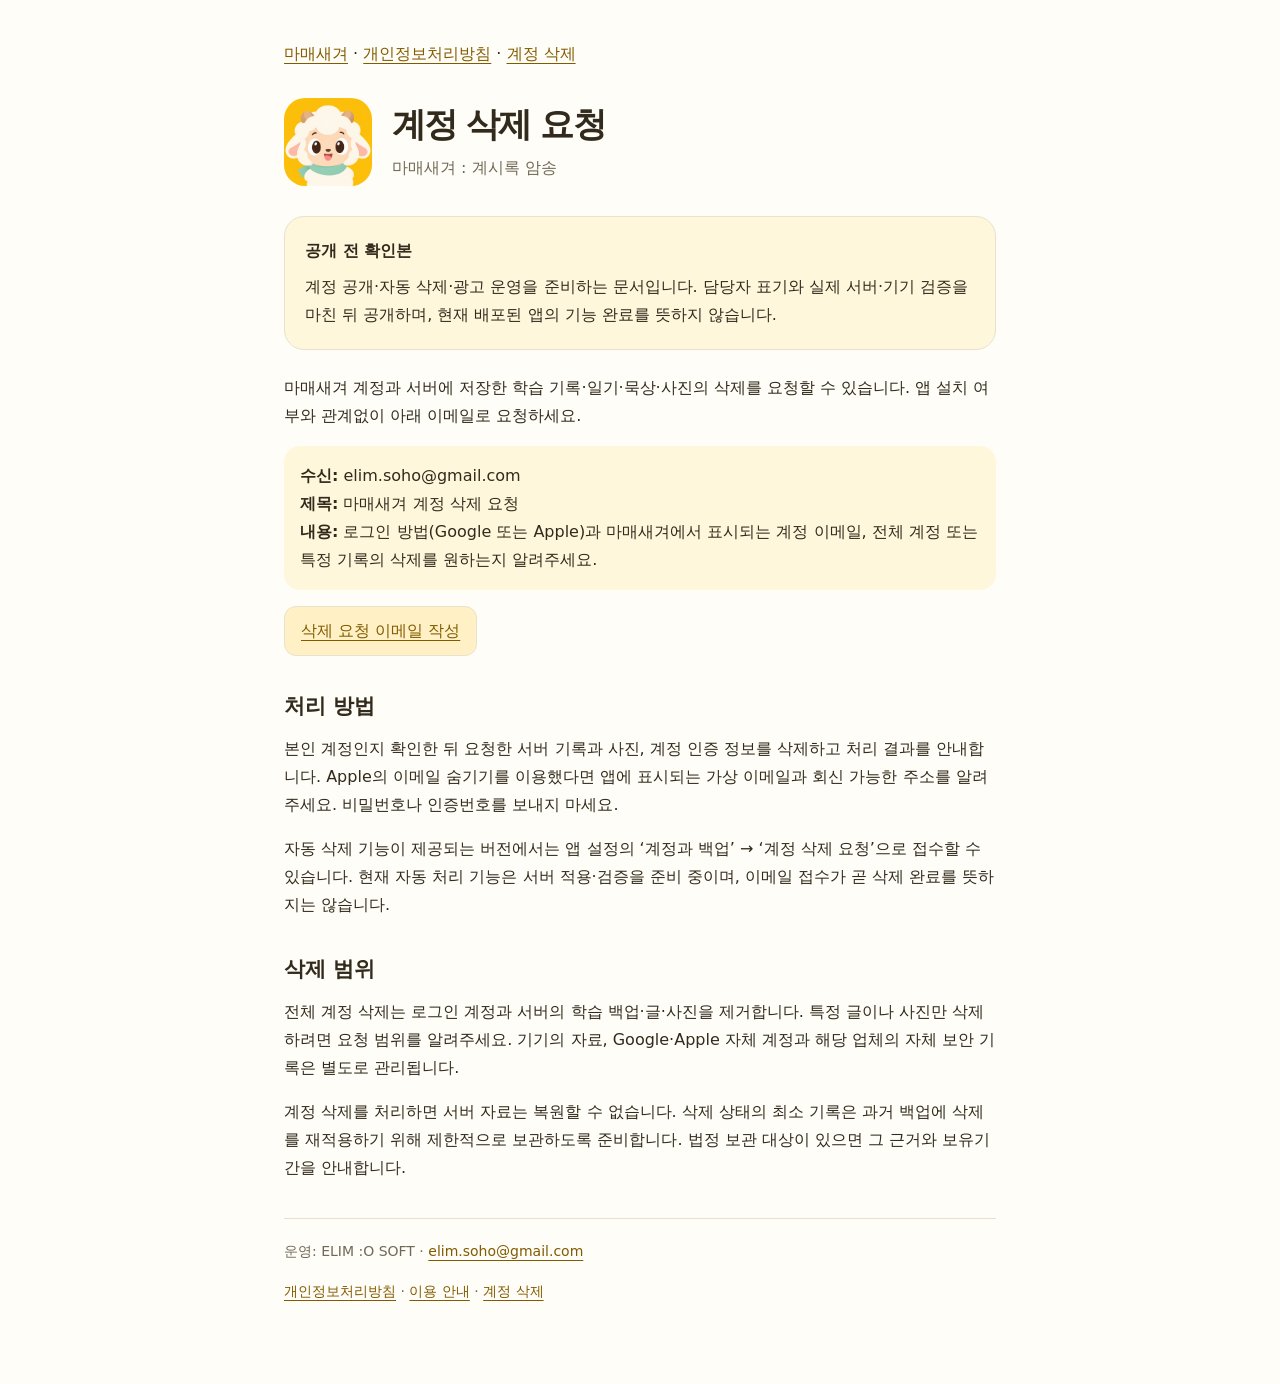
==== delete-account.html @ 67b76ba5 "Prepare static introduction, privacy and account deletion review" ====
<!doctype html>
<html lang="ko"><head><meta charset="utf-8"><meta name="viewport" content="width=device-width,initial-scale=1"><meta name="robots" content="noindex,nofollow"><meta http-equiv="Content-Security-Policy" content="default-src &apos;none&apos;; style-src &apos;self&apos;; img-src &apos;self&apos;; base-uri &apos;none&apos;; form-action &apos;none&apos;"><title>계정 삭제 요청 · 마매새겨</title><link rel="stylesheet" href="site.css"></head><body><main>
<nav aria-label="페이지 이동"><a href="index.html">마매새겨</a> · <a href="privacy.html">개인정보처리방침</a> · <a href="delete-account.html">계정 삭제</a></nav>
<header><img src="assets/icon-512.png" alt="마매새겨의 몽실이" width="88" height="88"><div><h1>계정 삭제 요청</h1><p>마매새겨 : 계시록 암송</p></div></header>
<aside class="review"><strong>공개 전 확인본</strong><p>계정 공개·자동 삭제·광고 운영을 준비하는 문서입니다. 담당자 표기와 실제 서버·기기 검증을 마친 뒤 공개하며, 현재 배포된 앱의 기능 완료를 뜻하지 않습니다.</p></aside>

<section><p>마매새겨 계정과 서버에 저장한 학습 기록·일기·묵상·사진의 삭제를 요청할 수 있습니다. 앱 설치 여부와 관계없이 아래 이메일로 요청하세요.</p><p class="note"><strong>수신:</strong> elim.soho@gmail.com<br><strong>제목:</strong> 마매새겨 계정 삭제 요청<br><strong>내용:</strong> 로그인 방법(Google 또는 Apple)과 마매새겨에서 표시되는 계정 이메일, 전체 계정 또는 특정 기록의 삭제를 원하는지 알려주세요.</p><div class="actions"><a href="mailto:elim.soho@gmail.com?subject=%EB%A7%88%EB%A7%A4%EC%83%88%EA%B2%A8%20%EA%B3%84%EC%A0%95%20%EC%82%AD%EC%A0%9C%20%EC%9A%94%EC%B2%AD">삭제 요청 이메일 작성</a></div></section>
<section><h2>처리 방법</h2><p>본인 계정인지 확인한 뒤 요청한 서버 기록과 사진, 계정 인증 정보를 삭제하고 처리 결과를 안내합니다. Apple의 이메일 숨기기를 이용했다면 앱에 표시되는 가상 이메일과 회신 가능한 주소를 알려주세요. 비밀번호나 인증번호를 보내지 마세요.</p><p>자동 삭제 기능이 제공되는 버전에서는 앱 설정의 ‘계정과 백업’ → ‘계정 삭제 요청’으로 접수할 수 있습니다. 현재 자동 처리 기능은 서버 적용·검증을 준비 중이며, 이메일 접수가 곧 삭제 완료를 뜻하지는 않습니다.</p></section>
<section><h2>삭제 범위</h2><p>전체 계정 삭제는 로그인 계정과 서버의 학습 백업·글·사진을 제거합니다. 특정 글이나 사진만 삭제하려면 요청 범위를 알려주세요. 기기의 자료, Google·Apple 자체 계정과 해당 업체의 자체 보안 기록은 별도로 관리됩니다.</p><p>계정 삭제를 처리하면 서버 자료는 복원할 수 없습니다. 삭제 상태의 최소 기록은 과거 백업에 삭제를 재적용하기 위해 제한적으로 보관하도록 준비합니다. 법정 보관 대상이 있으면 그 근거와 보유기간을 안내합니다.</p></section>

<footer><p>운영: ELIM :O SOFT · <a href="mailto:elim.soho@gmail.com">elim.soho@gmail.com</a></p><p><a href="privacy.html">개인정보처리방침</a> · <a href="terms.html">이용 안내</a> · <a href="delete-account.html">계정 삭제</a></p></footer></main></body></html>
---- site.css ----
:root{color-scheme:light;--ink:#322b1d;--muted:#716958;--gold:#ffbb16;--line:#e9e1cb}
    *{box-sizing:border-box}body{margin:0;background:#fffdf7;color:var(--ink);font-family:system-ui,-apple-system,"Apple SD Gothic Neo","Noto Sans KR",sans-serif;line-height:1.75}
    main{max-width:760px;margin:auto;padding:40px 24px 64px}header{display:flex;align-items:center;gap:20px;margin:30px 0}header img{width:88px;height:88px;flex-shrink:0;border-radius:21px}h1{font-size:34px;letter-spacing:-.055em;line-height:1.35;margin:0}header p{margin:7px 0 0;color:var(--muted)}
    h2{font-size:21px;margin:32px 0 10px}p{margin:0 0 16px}ul{padding-left:22px;margin:0 0 18px}li{margin:7px 0}a{color:#825b00;text-underline-offset:4px}a:focus-visible{outline:3px solid var(--gold);outline-offset:4px;border-radius:3px}.review{background:#fff7db;border:1px solid var(--line);border-radius:20px;padding:20px}.review p{margin:8px 0 0}.muted{color:var(--muted)}.table-wrap{overflow-x:auto;margin:16px 0 22px}table{width:100%;border-collapse:collapse;font-size:15px}th,td{text-align:left;vertical-align:top;border-bottom:1px solid var(--line);padding:12px 10px}th{background:#fff7db;font-weight:700}tbody th{background:transparent;min-width:100px}footer{margin-top:36px;padding-top:20px;border-top:1px solid var(--line);font-size:14px;color:var(--muted)}
    @media(max-width:480px){main{padding:28px 20px 44px}header{gap:15px}header img{width:68px;height:68px;border-radius:17px}h1{font-size:28px}.review{padding:17px}th,td{padding:10px 8px;font-size:14px}}
  
.actions{display:flex;flex-wrap:wrap;gap:12px}.actions a{display:inline-block;padding:10px 16px;background:#fff1c5;border:1px solid var(--line);border-radius:12px}.note{padding:16px;background:#fff7db;border-radius:16px}section{margin:24px 0}code{overflow-wrap:anywhere}caption{text-align:left;margin-bottom:8px}
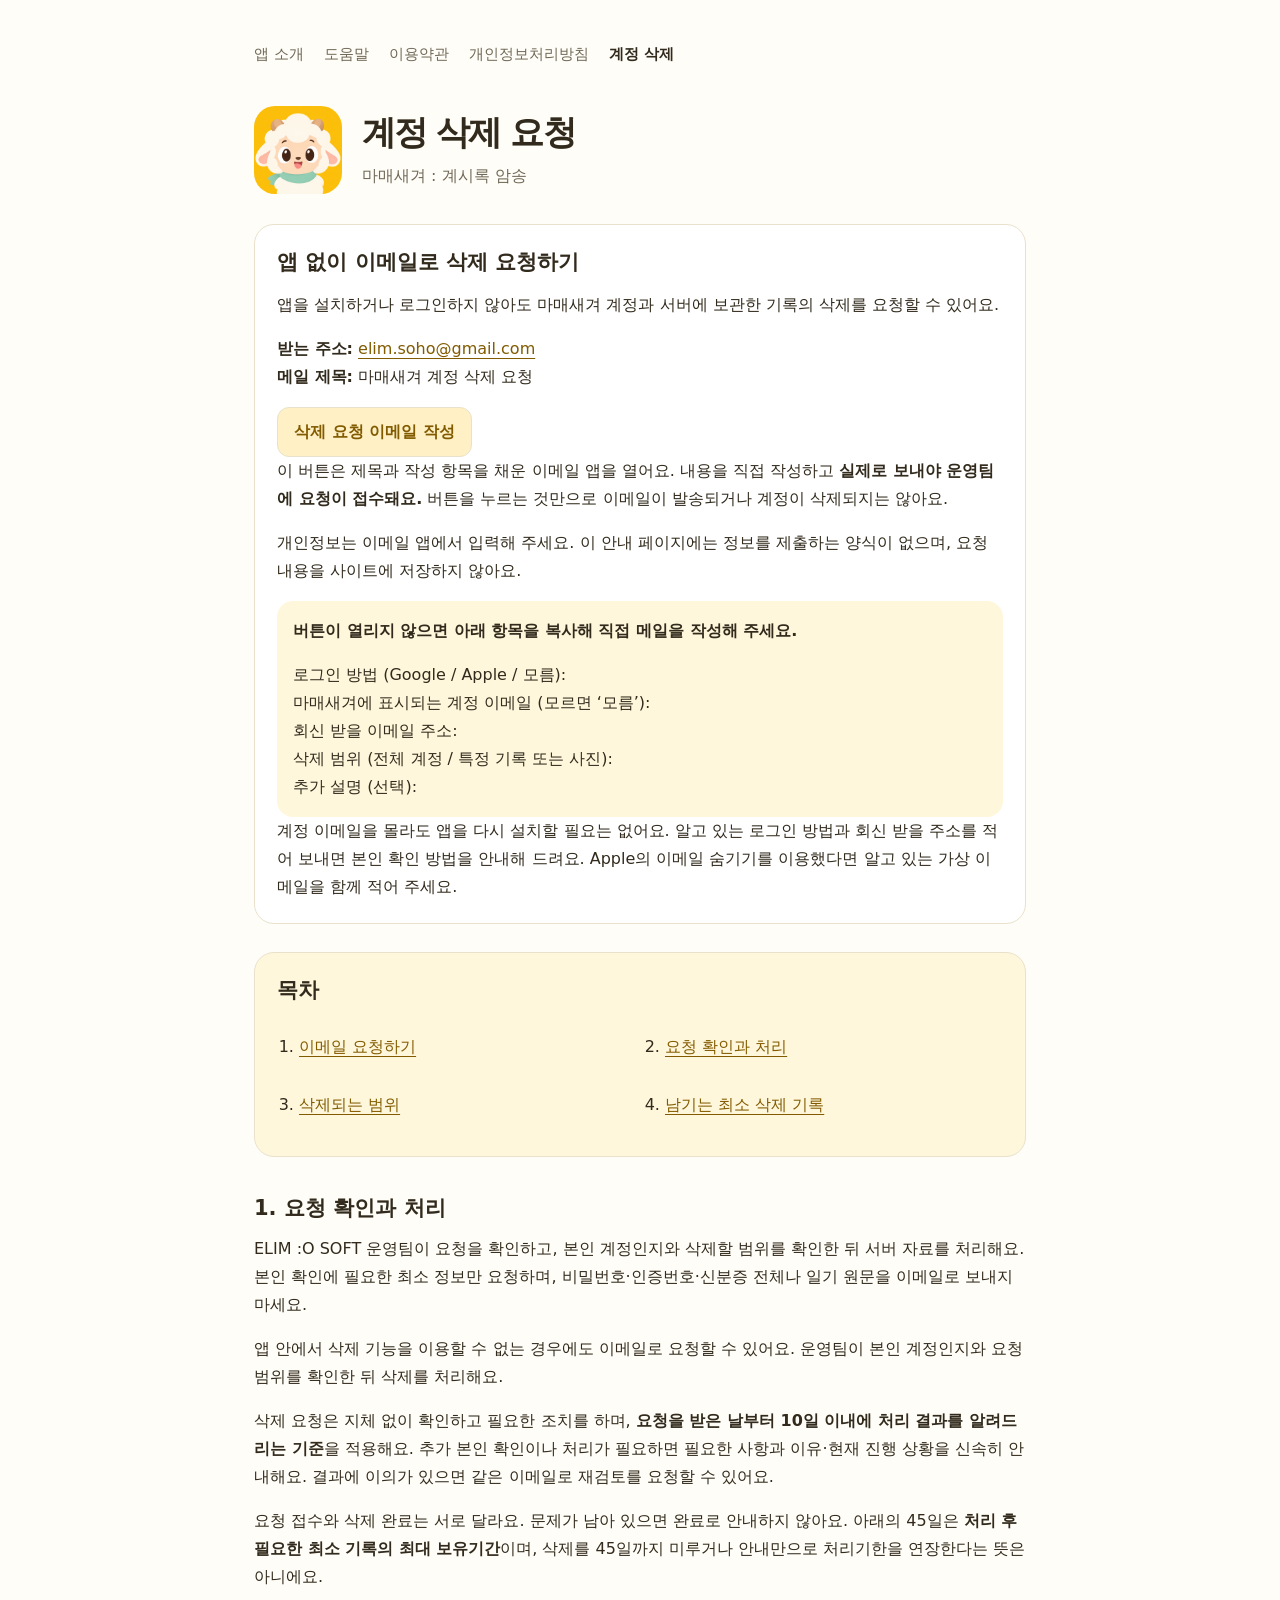
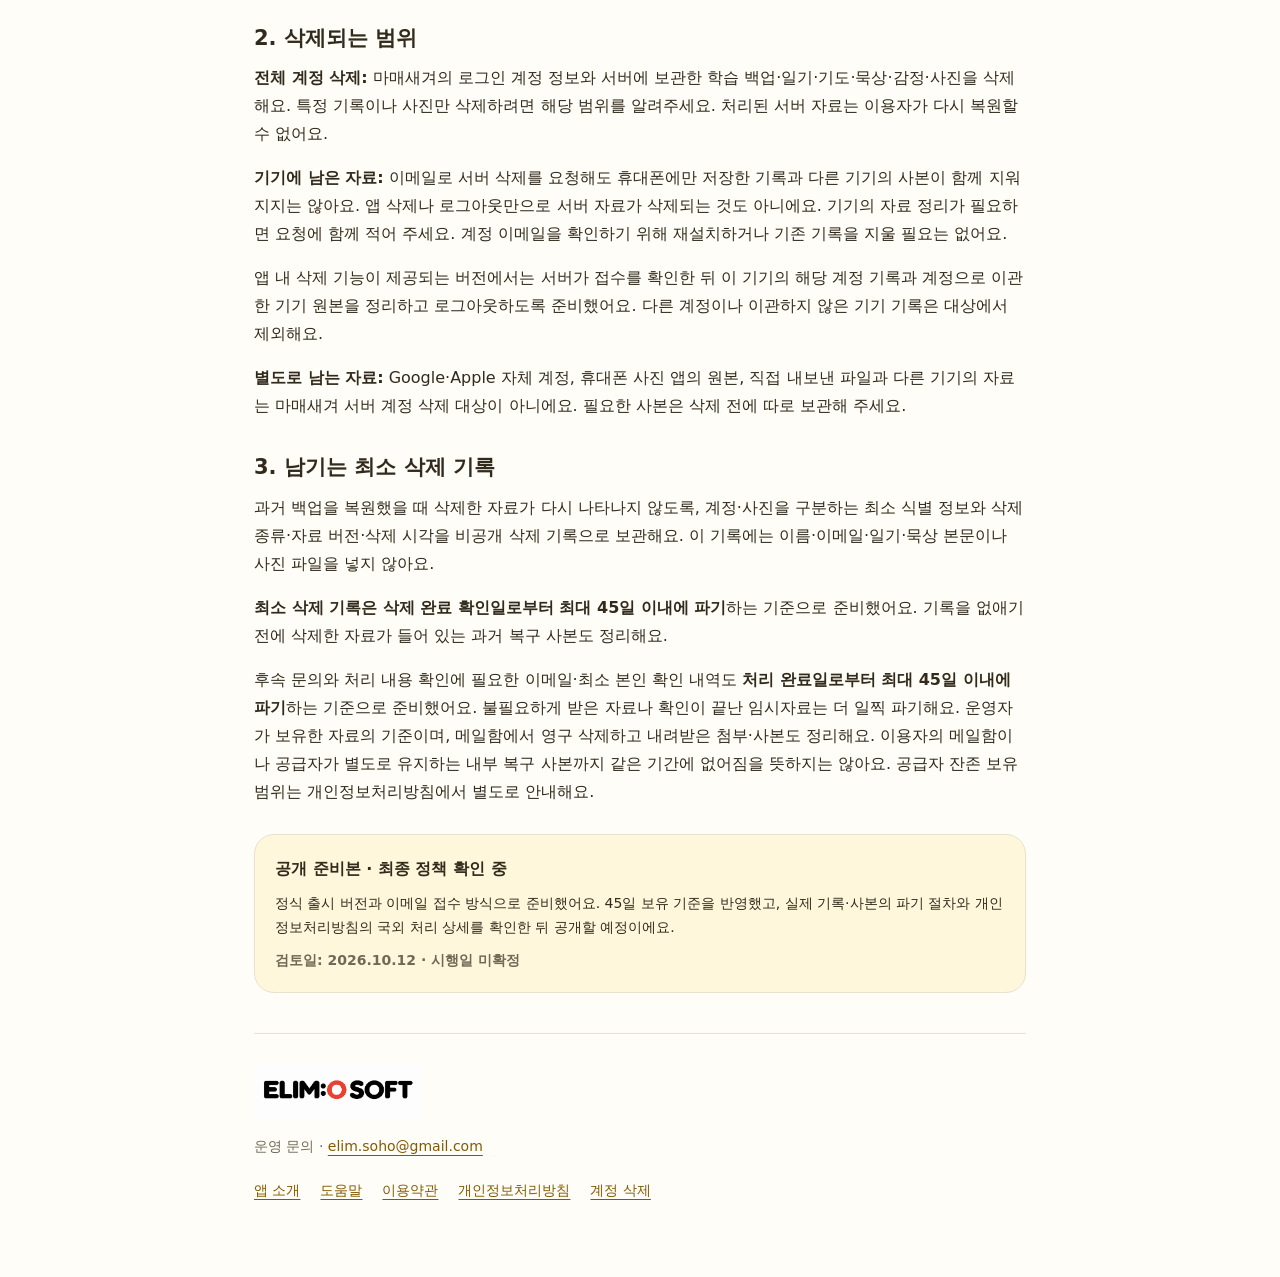
==== commit 87013da4: "Prepare privacy and deletion pages with verified processing details" ====
--- a/delete-account.html
+++ b/delete-account.html
@@ -1,11 +1,38 @@
 <!doctype html>
-<html lang="ko"><head><meta charset="utf-8"><meta name="viewport" content="width=device-width,initial-scale=1"><meta name="robots" content="noindex,nofollow"><meta http-equiv="Content-Security-Policy" content="default-src &apos;none&apos;; style-src &apos;self&apos;; img-src &apos;self&apos;; base-uri &apos;none&apos;; form-action &apos;none&apos;"><title>계정 삭제 요청 · 마매새겨</title><link rel="stylesheet" href="site.css"></head><body><main>
-<nav aria-label="페이지 이동"><a href="index.html">마매새겨</a> · <a href="privacy.html">개인정보처리방침</a> · <a href="delete-account.html">계정 삭제</a></nav>
-<header><img src="assets/icon-512.png" alt="마매새겨의 몽실이" width="88" height="88"><div><h1>계정 삭제 요청</h1><p>마매새겨 : 계시록 암송</p></div></header>
-<aside class="review"><strong>공개 전 확인본</strong><p>계정 공개·자동 삭제·광고 운영을 준비하는 문서입니다. 담당자 표기와 실제 서버·기기 검증을 마친 뒤 공개하며, 현재 배포된 앱의 기능 완료를 뜻하지 않습니다.</p></aside>
+<html lang="ko"><head><meta charset="utf-8"><meta name="viewport" content="width=device-width,initial-scale=1"><meta name="robots" content="noindex,nofollow"><meta http-equiv="Content-Security-Policy" content="default-src &apos;none&apos;; style-src &apos;self&apos;; img-src &apos;self&apos;; base-uri &apos;none&apos;; form-action &apos;none&apos;"><title>계정 삭제 요청 · 마매새겨</title><link rel="icon" type="image/png" href="assets/icon-512.png"><link rel="stylesheet" href="site.css"></head><body><main>
+<a class="skip-link" href="#main-content">본문으로 이동</a>
+<nav class="site-nav" aria-label="페이지 이동"><a href="index.html">앱 소개</a>
+  <a href="help.html">도움말</a>
+  <a href="terms.html">이용약관</a>
+  <a href="privacy.html">개인정보처리방침</a>
+  <a href="delete-account.html" aria-current="page">계정 삭제</a></nav>
+<header id="main-content" tabindex="-1"><img src="assets/icon-512.png" alt="마맹이" width="88" height="88"><div><h1>계정 삭제 요청</h1><p>마매새겨 : 계시록 암송</p></div></header>
+<!-- app-policy:start -->
+<section id="request" class="overview" aria-label="이메일로 계정 삭제 요청하기">
+  <h2>앱 없이 이메일로 삭제 요청하기</h2>
+  <p>앱을 설치하거나 로그인하지 않아도 마매새겨 계정과 서버에 보관한 기록의 삭제를 요청할 수 있어요.</p>
+  <p><strong>받는 주소:</strong> <a href="mailto:elim.soho@gmail.com">elim.soho@gmail.com</a><br><strong>메일 제목:</strong> 마매새겨 계정 삭제 요청</p>
+  <div class="actions"><a href="mailto:elim.soho@gmail.com?subject=%EB%A7%88%EB%A7%A4%EC%83%88%EA%B2%A8%20%EA%B3%84%EC%A0%95%20%EC%82%AD%EC%A0%9C%20%EC%9A%94%EC%B2%AD&amp;body=%EB%A1%9C%EA%B7%B8%EC%9D%B8%20%EB%B0%A9%EB%B2%95%20(Google%20%2F%20Apple%20%2F%20%EB%AA%A8%EB%A6%84)%3A%0A%EB%A7%88%EB%A7%A4%EC%83%88%EA%B2%A8%EC%97%90%20%ED%91%9C%EC%8B%9C%EB%90%98%EB%8A%94%20%EA%B3%84%EC%A0%95%20%EC%9D%B4%EB%A9%94%EC%9D%BC%20(%EB%AA%A8%EB%A5%B4%EB%A9%B4%20%27%EB%AA%A8%EB%A6%84%27)%3A%0A%ED%9A%8C%EC%8B%A0%20%EB%B0%9B%EC%9D%84%20%EC%9D%B4%EB%A9%94%EC%9D%BC%20%EC%A3%BC%EC%86%8C%3A%0A%EC%82%AD%EC%A0%9C%20%EB%B2%94%EC%9C%84%20(%EC%A0%84%EC%B2%B4%20%EA%B3%84%EC%A0%95%20%2F%20%ED%8A%B9%EC%A0%95%20%EA%B8%B0%EB%A1%9D%20%EB%98%90%EB%8A%94%20%EC%82%AC%EC%A7%84)%3A%0A%EC%B6%94%EA%B0%80%20%EC%84%A4%EB%AA%85%20(%EC%84%A0%ED%83%9D)%3A">삭제 요청 이메일 작성</a></div>
+  <p>이 버튼은 제목과 작성 항목을 채운 이메일 앱을 열어요. 내용을 직접 작성하고 <strong>실제로 보내야 운영팀에 요청이 접수돼요.</strong> 버튼을 누르는 것만으로 이메일이 발송되거나 계정이 삭제되지는 않아요.</p>
+  <p>개인정보는 이메일 앱에서 입력해 주세요. 이 안내 페이지에는 정보를 제출하는 양식이 없으며, 요청 내용을 사이트에 저장하지 않아요.</p>
+  <div class="note"><p><strong>버튼이 열리지 않으면 아래 항목을 복사해 직접 메일을 작성해 주세요.</strong></p><p>로그인 방법 (Google / Apple / 모름):<br>마매새겨에 표시되는 계정 이메일 (모르면 ‘모름’):<br>회신 받을 이메일 주소:<br>삭제 범위 (전체 계정 / 특정 기록 또는 사진):<br>추가 설명 (선택):</p></div>
+  <p>계정 이메일을 몰라도 앱을 다시 설치할 필요는 없어요. 알고 있는 로그인 방법과 회신 받을 주소를 적어 보내면 본인 확인 방법을 안내해 드려요. Apple의 이메일 숨기기를 이용했다면 알고 있는 가상 이메일을 함께 적어 주세요.</p>
+</section>
+<nav class="contents" aria-label="이 페이지 목차"><h2>목차</h2><ol><li><a href="#request">이메일 요청하기</a></li><li><a href="#process">요청 확인과 처리</a></li><li><a href="#scope">삭제되는 범위</a></li><li><a href="#retention">남기는 최소 삭제 기록</a></li></ol></nav>
 
-<section><p>마매새겨 계정과 서버에 저장한 학습 기록·일기·묵상·사진의 삭제를 요청할 수 있습니다. 앱 설치 여부와 관계없이 아래 이메일로 요청하세요.</p><p class="note"><strong>수신:</strong> elim.soho@gmail.com<br><strong>제목:</strong> 마매새겨 계정 삭제 요청<br><strong>내용:</strong> 로그인 방법(Google 또는 Apple)과 마매새겨에서 표시되는 계정 이메일, 전체 계정 또는 특정 기록의 삭제를 원하는지 알려주세요.</p><div class="actions"><a href="mailto:elim.soho@gmail.com?subject=%EB%A7%88%EB%A7%A4%EC%83%88%EA%B2%A8%20%EA%B3%84%EC%A0%95%20%EC%82%AD%EC%A0%9C%20%EC%9A%94%EC%B2%AD">삭제 요청 이메일 작성</a></div></section>
-<section><h2>처리 방법</h2><p>본인 계정인지 확인한 뒤 요청한 서버 기록과 사진, 계정 인증 정보를 삭제하고 처리 결과를 안내합니다. Apple의 이메일 숨기기를 이용했다면 앱에 표시되는 가상 이메일과 회신 가능한 주소를 알려주세요. 비밀번호나 인증번호를 보내지 마세요.</p><p>자동 삭제 기능이 제공되는 버전에서는 앱 설정의 ‘계정과 백업’ → ‘계정 삭제 요청’으로 접수할 수 있습니다. 현재 자동 처리 기능은 서버 적용·검증을 준비 중이며, 이메일 접수가 곧 삭제 완료를 뜻하지는 않습니다.</p></section>
-<section><h2>삭제 범위</h2><p>전체 계정 삭제는 로그인 계정과 서버의 학습 백업·글·사진을 제거합니다. 특정 글이나 사진만 삭제하려면 요청 범위를 알려주세요. 기기의 자료, Google·Apple 자체 계정과 해당 업체의 자체 보안 기록은 별도로 관리됩니다.</p><p>계정 삭제를 처리하면 서버 자료는 복원할 수 없습니다. 삭제 상태의 최소 기록은 과거 백업에 삭제를 재적용하기 위해 제한적으로 보관하도록 준비합니다. 법정 보관 대상이 있으면 그 근거와 보유기간을 안내합니다.</p></section>
+<section id="process"><h2>1. 요청 확인과 처리</h2><p>ELIM :O SOFT 운영팀이 요청을 확인하고, 본인 계정인지와 삭제할 범위를 확인한 뒤 서버 자료를 처리해요. 본인 확인에 필요한 최소 정보만 요청하며, 비밀번호·인증번호·신분증 전체나 일기 원문을 이메일로 보내지 마세요.</p><p>앱 안에서 삭제 기능을 이용할 수 없는 경우에도 이메일로 요청할 수 있어요. 운영팀이 본인 계정인지와 요청 범위를 확인한 뒤 삭제를 처리해요.</p><p>삭제 요청은 지체 없이 확인하고 필요한 조치를 하며, <strong>요청을 받은 날부터 10일 이내에 처리 결과를 알려드리는 기준</strong>을 적용해요. 추가 본인 확인이나 처리가 필요하면 필요한 사항과 이유·현재 진행 상황을 신속히 안내해요. 결과에 이의가 있으면 같은 이메일로 재검토를 요청할 수 있어요.</p><p>요청 접수와 삭제 완료는 서로 달라요. 문제가 남아 있으면 완료로 안내하지 않아요. 아래의 45일은 <strong>처리 후 필요한 최소 기록의 최대 보유기간</strong>이며, 삭제를 45일까지 미루거나 안내만으로 처리기한을 연장한다는 뜻은 아니에요.</p></section>
+<section id="scope"><h2>2. 삭제되는 범위</h2><p><strong>전체 계정 삭제:</strong> 마매새겨의 로그인 계정 정보와 서버에 보관한 학습 백업·일기·기도·묵상·감정·사진을 삭제해요. 특정 기록이나 사진만 삭제하려면 해당 범위를 알려주세요. 처리된 서버 자료는 이용자가 다시 복원할 수 없어요.</p><p><strong>기기에 남은 자료:</strong> 이메일로 서버 삭제를 요청해도 휴대폰에만 저장한 기록과 다른 기기의 사본이 함께 지워지지는 않아요. 앱 삭제나 로그아웃만으로 서버 자료가 삭제되는 것도 아니에요. 기기의 자료 정리가 필요하면 요청에 함께 적어 주세요. 계정 이메일을 확인하기 위해 재설치하거나 기존 기록을 지울 필요는 없어요.</p><p>앱 내 삭제 기능이 제공되는 버전에서는 서버가 접수를 확인한 뒤 이 기기의 해당 계정 기록과 계정으로 이관한 기기 원본을 정리하고 로그아웃하도록 준비했어요. 다른 계정이나 이관하지 않은 기기 기록은 대상에서 제외해요.</p><p><strong>별도로 남는 자료:</strong> Google·Apple 자체 계정, 휴대폰 사진 앱의 원본, 직접 내보낸 파일과 다른 기기의 자료는 마매새겨 서버 계정 삭제 대상이 아니에요. 필요한 사본은 삭제 전에 따로 보관해 주세요.</p></section>
+<section id="retention"><h2>3. 남기는 최소 삭제 기록</h2><p>과거 백업을 복원했을 때 삭제한 자료가 다시 나타나지 않도록, 계정·사진을 구분하는 최소 식별 정보와 삭제 종류·자료 버전·삭제 시각을 비공개 삭제 기록으로 보관해요. 이 기록에는 이름·이메일·일기·묵상 본문이나 사진 파일을 넣지 않아요.</p><p><strong>최소 삭제 기록은 삭제 완료 확인일로부터 최대 45일 이내에 파기</strong>하는 기준으로 준비했어요. 기록을 없애기 전에 삭제한 자료가 들어 있는 과거 복구 사본도 정리해요.</p><p>후속 문의와 처리 내용 확인에 필요한 이메일·최소 본인 확인 내역도 <strong>처리 완료일로부터 최대 45일 이내에 파기</strong>하는 기준으로 준비했어요. 불필요하게 받은 자료나 확인이 끝난 임시자료는 더 일찍 파기해요. 운영자가 보유한 자료의 기준이며, 메일함에서 영구 삭제하고 내려받은 첨부·사본도 정리해요. 이용자의 메일함이나 공급자가 별도로 유지하는 내부 복구 사본까지 같은 기간에 없어짐을 뜻하지는 않아요. 공급자 잔존 보유 범위는 개인정보처리방침에서 별도로 안내해요.</p></section>
+<aside class="review"><strong>공개 준비본 · 최종 정책 확인 중</strong><p>정식 출시 버전과 이메일 접수 방식으로 준비했어요. 45일 보유 기준을 반영했고, 실제 기록·사본의 파기 절차와 개인정보처리방침의 국외 처리 상세를 확인한 뒤 공개할 예정이에요.</p><p class="document-status">검토일: 2026.10.12 · 시행일 미확정</p></aside>
 
-<footer><p>운영: ELIM :O SOFT · <a href="mailto:elim.soho@gmail.com">elim.soho@gmail.com</a></p><p><a href="privacy.html">개인정보처리방침</a> · <a href="terms.html">이용 안내</a> · <a href="delete-account.html">계정 삭제</a></p></footer></main></body></html>
+<!-- app-policy:end -->
+
+<footer>
+  <img class="operator-logo" src="assets/elim-o-soft-logo.png" alt="ELIM :O SOFT" width="176" height="56">
+  <p>운영 문의 · <a href="mailto:elim.soho@gmail.com">elim.soho@gmail.com</a></p>
+  <nav aria-label="하단 페이지 이동"><a href="index.html">앱 소개</a>
+    <a href="help.html">도움말</a>
+    <a href="terms.html">이용약관</a>
+    <a href="privacy.html">개인정보처리방침</a>
+    <a href="delete-account.html">계정 삭제</a></nav>
+</footer></main></body></html>
--- a/site.css
+++ b/site.css
@@ -1,7 +1,27 @@
-:root{color-scheme:light;--ink:#322b1d;--muted:#716958;--gold:#ffbb16;--line:#e9e1cb}
-    *{box-sizing:border-box}body{margin:0;background:#fffdf7;color:var(--ink);font-family:system-ui,-apple-system,"Apple SD Gothic Neo","Noto Sans KR",sans-serif;line-height:1.75}
-    main{max-width:760px;margin:auto;padding:40px 24px 64px}header{display:flex;align-items:center;gap:20px;margin:30px 0}header img{width:88px;height:88px;flex-shrink:0;border-radius:21px}h1{font-size:34px;letter-spacing:-.055em;line-height:1.35;margin:0}header p{margin:7px 0 0;color:var(--muted)}
-    h2{font-size:21px;margin:32px 0 10px}p{margin:0 0 16px}ul{padding-left:22px;margin:0 0 18px}li{margin:7px 0}a{color:#825b00;text-underline-offset:4px}a:focus-visible{outline:3px solid var(--gold);outline-offset:4px;border-radius:3px}.review{background:#fff7db;border:1px solid var(--line);border-radius:20px;padding:20px}.review p{margin:8px 0 0}.muted{color:var(--muted)}.table-wrap{overflow-x:auto;margin:16px 0 22px}table{width:100%;border-collapse:collapse;font-size:15px}th,td{text-align:left;vertical-align:top;border-bottom:1px solid var(--line);padding:12px 10px}th{background:#fff7db;font-weight:700}tbody th{background:transparent;min-width:100px}footer{margin-top:36px;padding-top:20px;border-top:1px solid var(--line);font-size:14px;color:var(--muted)}
-    @media(max-width:480px){main{padding:28px 20px 44px}header{gap:15px}header img{width:68px;height:68px;border-radius:17px}h1{font-size:28px}.review{padding:17px}th,td{padding:10px 8px;font-size:14px}}
-  
-.actions{display:flex;flex-wrap:wrap;gap:12px}.actions a{display:inline-block;padding:10px 16px;background:#fff1c5;border:1px solid var(--line);border-radius:12px}.note{padding:16px;background:#fff7db;border-radius:16px}section{margin:24px 0}code{overflow-wrap:anywhere}caption{text-align:left;margin-bottom:8px}
+:root{color-scheme:light;--ink:#322b1d;--muted:#716958;--gold:#ffbb16;--line:#e9e1cb;--paper:#fffdf7;--cream:#fff7db}
+*{box-sizing:border-box}html{scroll-padding-top:24px}
+body{margin:0;background:var(--paper);color:var(--ink);font-family:system-ui,-apple-system,"Apple SD Gothic Neo","Noto Sans KR",sans-serif;line-height:1.75;overflow-wrap:anywhere}
+main{max-width:820px;margin:auto;padding:32px 24px 64px}
+a{color:#825b00;text-underline-offset:4px}
+a:focus-visible,summary:focus-visible{outline:3px solid var(--gold);outline-offset:4px;border-radius:4px}
+.skip-link{position:absolute;top:-80px;padding:10px 16px;background:#fff;border:2px solid var(--gold);z-index:2}.skip-link:focus{top:12px}
+.site-nav,footer nav{display:flex;flex-wrap:wrap;column-gap:20px;row-gap:4px}
+.site-nav a,footer nav a{min-height:44px;display:inline-flex;align-items:center}
+.site-nav a{font-size:15px;text-decoration:none;color:var(--muted)}.site-nav a[aria-current="page"]{color:var(--ink);font-weight:750}
+header{display:flex;align-items:center;gap:20px;margin:30px 0}header img{width:88px;height:88px;flex-shrink:0;border-radius:21px}
+h1{font-size:34px;letter-spacing:-.055em;line-height:1.35;margin:0}header p{margin:7px 0 0;color:var(--muted)}
+h2{font-size:21px;line-height:1.5;margin:32px 0 10px}p{margin:0 0 16px}ul,ol{padding-left:22px;margin:0 0 18px}li{margin:7px 0}
+section{margin:28px 0;scroll-margin-top:24px}.lead{font-size:29px;line-height:1.55;font-weight:750;letter-spacing:-.04em}
+.review,.overview,.contents,.faq-group{border:1px solid var(--line);border-radius:20px;overflow:hidden}
+.review{background:var(--cream);padding:20px}.review p{margin:8px 0 0;font-size:14px}.review .document-status{font-weight:650;color:var(--muted)}
+.overview{background:#fff;padding:22px}.overview h2,.contents h2{margin:0 0 12px}.overview p:last-child,.overview ul:last-child{margin-bottom:0}
+.contents{padding:22px;background:var(--cream);margin:28px 0 36px}.contents ol{display:grid;grid-template-columns:1fr 1fr;column-gap:28px;margin-bottom:0}.contents a{display:inline-flex;align-items:center;min-height:44px}
+.muted{color:var(--muted)}.table-wrap{overflow-x:auto;margin:16px 0 22px}table{width:100%;border-collapse:collapse;font-size:15px}
+th,td{text-align:left;vertical-align:top;border-bottom:1px solid var(--line);padding:12px 10px}thead th{background:var(--cream);font-weight:700}tbody th{background:transparent;min-width:100px}caption{text-align:left;margin-bottom:8px}
+.actions{display:flex;flex-wrap:wrap;gap:12px}.actions a{display:inline-flex;align-items:center;min-height:48px;padding:10px 16px;background:#fff1c5;border:1px solid var(--line);border-radius:12px;text-decoration:none;font-weight:700}
+.note{padding:16px;background:var(--cream);border-radius:16px}.faq-group{background:#fff;margin:20px 0 32px}.faq-group>h2{margin:0;padding:20px 22px;font-size:19px;background:var(--cream)}
+.faq-group details{border-top:1px solid var(--line)}.faq-group summary{list-style:none;padding:20px 48px 20px 22px;font-weight:700;cursor:pointer;position:relative}.faq-group summary::-webkit-details-marker{display:none}
+.faq-group summary::after{content:"";position:absolute;right:24px;top:25px;width:9px;height:9px;border-right:2px solid var(--muted);border-bottom:2px solid var(--muted);transform:rotate(45deg)}.faq-group details[open] summary::after{top:29px;transform:rotate(225deg)}
+.faq-answer{padding:0 22px 20px}.faq-answer p:last-child,.faq-answer ul:last-child{margin-bottom:0}
+footer{margin-top:40px;padding-top:28px;border-top:1px solid var(--line);font-size:14px;color:var(--muted)}.operator-logo{display:block;width:176px;height:56px;object-fit:contain;object-position:left center;margin-bottom:16px}footer p{margin-bottom:10px}code{overflow-wrap:anywhere}
+@media(max-width:480px){main{padding:24px 20px 44px}.site-nav{column-gap:15px}.site-nav a{font-size:14px}header{gap:15px;margin:24px 0}header img{width:68px;height:68px;border-radius:17px}h1{font-size:28px}.lead{font-size:25px}.review,.overview,.contents{padding:17px}.contents ol{grid-template-columns:1fr}th,td{padding:10px 8px;font-size:14px}.faq-group>h2{padding:17px}.faq-group summary{padding:18px 42px 18px 17px}.faq-group summary::after{right:20px;top:24px}.faq-answer{padding:0 17px 18px}}
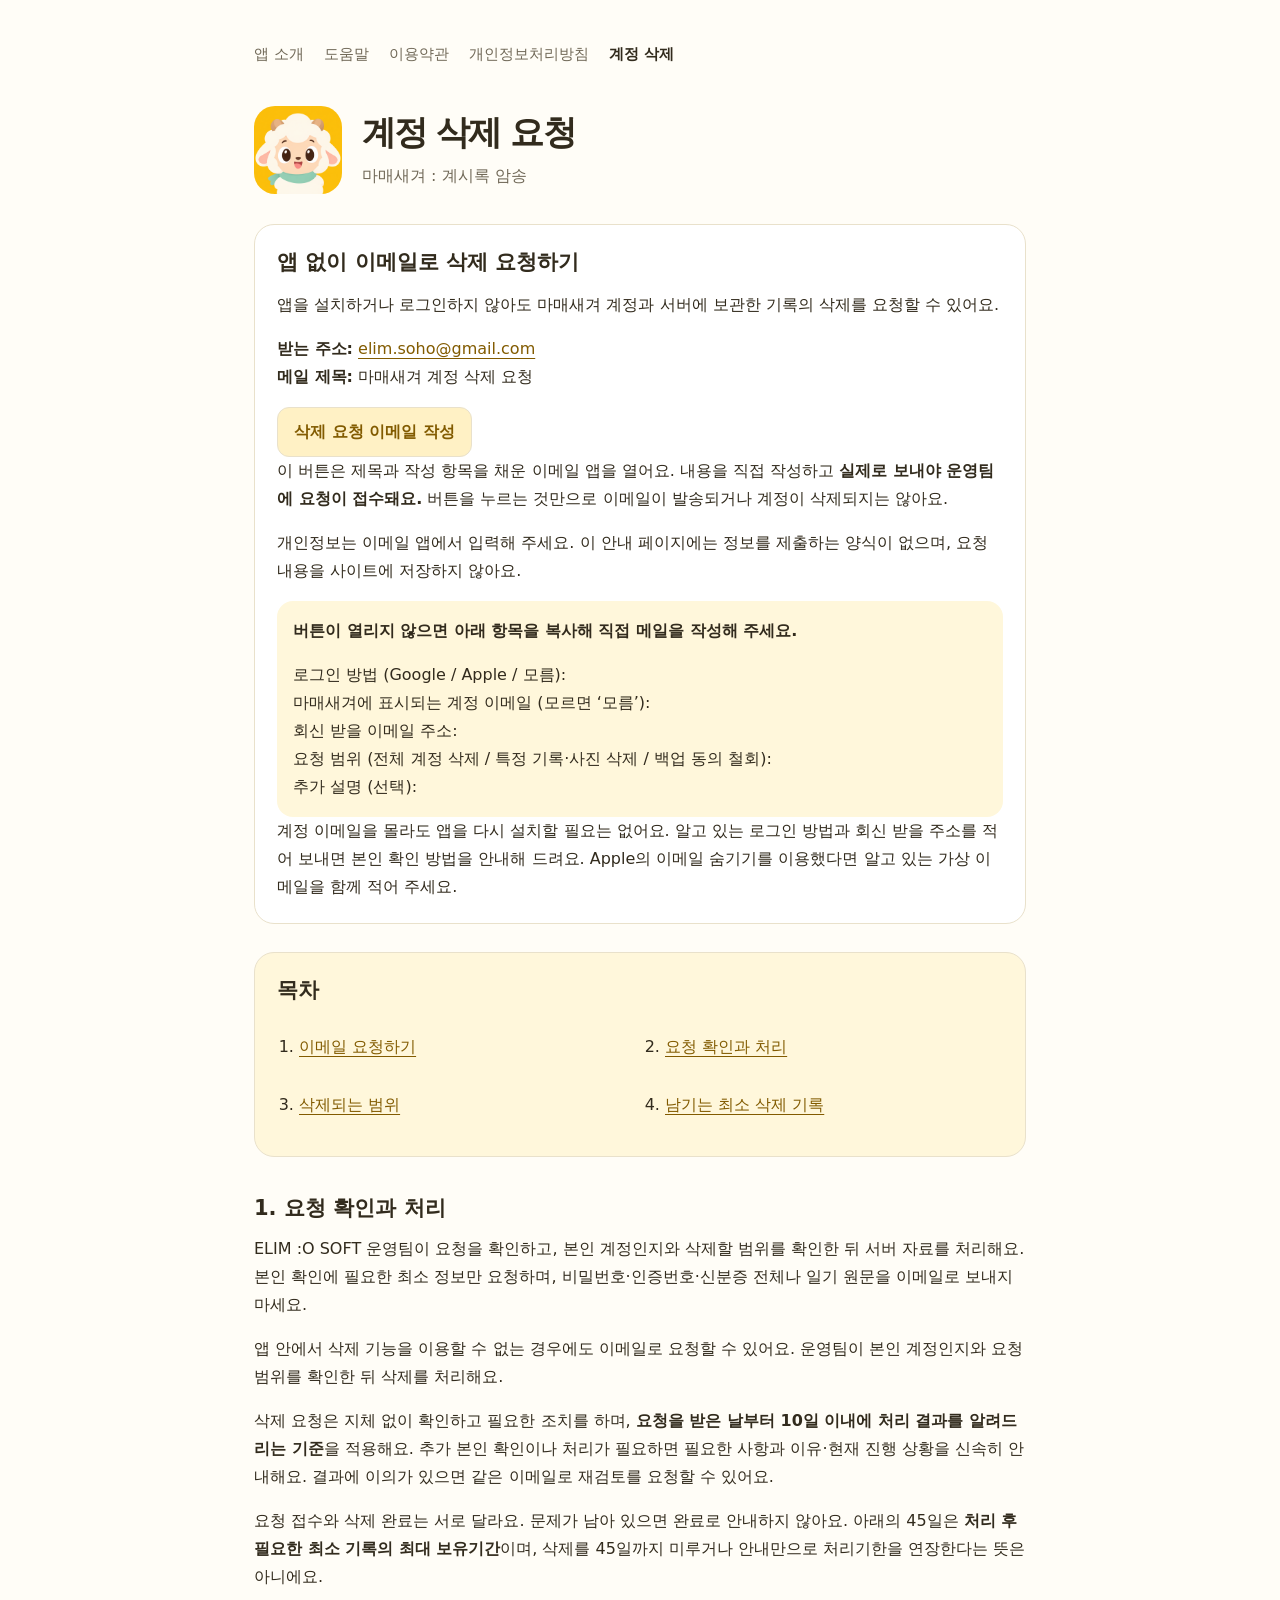
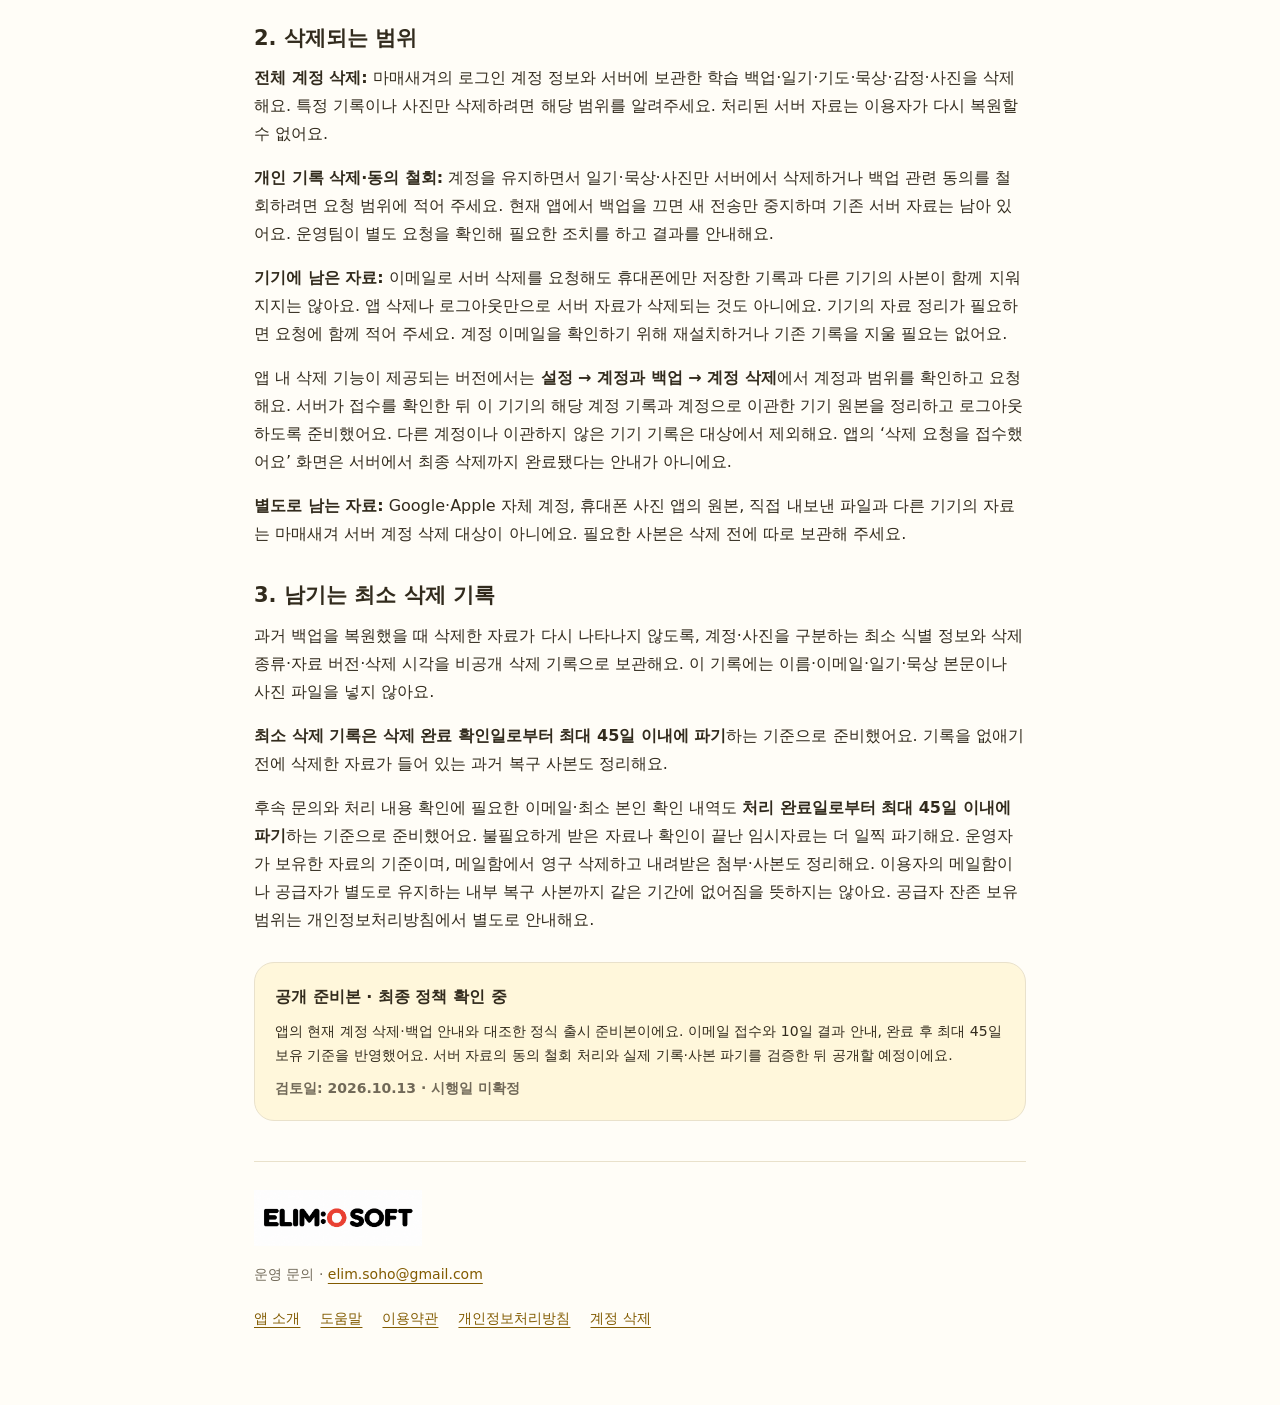
==== commit 5fde8637: "Align privacy and deletion pages with current app notices" ====
--- a/delete-account.html
+++ b/delete-account.html
@@ -12,18 +12,18 @@
   <h2>앱 없이 이메일로 삭제 요청하기</h2>
   <p>앱을 설치하거나 로그인하지 않아도 마매새겨 계정과 서버에 보관한 기록의 삭제를 요청할 수 있어요.</p>
   <p><strong>받는 주소:</strong> <a href="mailto:elim.soho@gmail.com">elim.soho@gmail.com</a><br><strong>메일 제목:</strong> 마매새겨 계정 삭제 요청</p>
-  <div class="actions"><a href="mailto:elim.soho@gmail.com?subject=%EB%A7%88%EB%A7%A4%EC%83%88%EA%B2%A8%20%EA%B3%84%EC%A0%95%20%EC%82%AD%EC%A0%9C%20%EC%9A%94%EC%B2%AD&amp;body=%EB%A1%9C%EA%B7%B8%EC%9D%B8%20%EB%B0%A9%EB%B2%95%20(Google%20%2F%20Apple%20%2F%20%EB%AA%A8%EB%A6%84)%3A%0A%EB%A7%88%EB%A7%A4%EC%83%88%EA%B2%A8%EC%97%90%20%ED%91%9C%EC%8B%9C%EB%90%98%EB%8A%94%20%EA%B3%84%EC%A0%95%20%EC%9D%B4%EB%A9%94%EC%9D%BC%20(%EB%AA%A8%EB%A5%B4%EB%A9%B4%20%27%EB%AA%A8%EB%A6%84%27)%3A%0A%ED%9A%8C%EC%8B%A0%20%EB%B0%9B%EC%9D%84%20%EC%9D%B4%EB%A9%94%EC%9D%BC%20%EC%A3%BC%EC%86%8C%3A%0A%EC%82%AD%EC%A0%9C%20%EB%B2%94%EC%9C%84%20(%EC%A0%84%EC%B2%B4%20%EA%B3%84%EC%A0%95%20%2F%20%ED%8A%B9%EC%A0%95%20%EA%B8%B0%EB%A1%9D%20%EB%98%90%EB%8A%94%20%EC%82%AC%EC%A7%84)%3A%0A%EC%B6%94%EA%B0%80%20%EC%84%A4%EB%AA%85%20(%EC%84%A0%ED%83%9D)%3A">삭제 요청 이메일 작성</a></div>
+  <div class="actions"><a href="mailto:elim.soho@gmail.com?subject=%EB%A7%88%EB%A7%A4%EC%83%88%EA%B2%A8%20%EA%B3%84%EC%A0%95%20%EC%82%AD%EC%A0%9C%20%EC%9A%94%EC%B2%AD&amp;body=%EB%A1%9C%EA%B7%B8%EC%9D%B8%20%EB%B0%A9%EB%B2%95%20(Google%20%2F%20Apple%20%2F%20%EB%AA%A8%EB%A6%84)%3A%0A%EB%A7%88%EB%A7%A4%EC%83%88%EA%B2%A8%EC%97%90%20%ED%91%9C%EC%8B%9C%EB%90%98%EB%8A%94%20%EA%B3%84%EC%A0%95%20%EC%9D%B4%EB%A9%94%EC%9D%BC%20(%EB%AA%A8%EB%A5%B4%EB%A9%B4%20%27%EB%AA%A8%EB%A6%84%27)%3A%0A%ED%9A%8C%EC%8B%A0%20%EB%B0%9B%EC%9D%84%20%EC%9D%B4%EB%A9%94%EC%9D%BC%20%EC%A3%BC%EC%86%8C%3A%0A%EC%9A%94%EC%B2%AD%20%EB%B2%94%EC%9C%84%20(%EC%A0%84%EC%B2%B4%20%EA%B3%84%EC%A0%95%20%EC%82%AD%EC%A0%9C%20%2F%20%ED%8A%B9%EC%A0%95%20%EA%B8%B0%EB%A1%9D%C2%B7%EC%82%AC%EC%A7%84%20%EC%82%AD%EC%A0%9C%20%2F%20%EB%B0%B1%EC%97%85%20%EB%8F%99%EC%9D%98%20%EC%B2%A0%ED%9A%8C)%3A%0A%EC%B6%94%EA%B0%80%20%EC%84%A4%EB%AA%85%20(%EC%84%A0%ED%83%9D)%3A">삭제 요청 이메일 작성</a></div>
   <p>이 버튼은 제목과 작성 항목을 채운 이메일 앱을 열어요. 내용을 직접 작성하고 <strong>실제로 보내야 운영팀에 요청이 접수돼요.</strong> 버튼을 누르는 것만으로 이메일이 발송되거나 계정이 삭제되지는 않아요.</p>
   <p>개인정보는 이메일 앱에서 입력해 주세요. 이 안내 페이지에는 정보를 제출하는 양식이 없으며, 요청 내용을 사이트에 저장하지 않아요.</p>
-  <div class="note"><p><strong>버튼이 열리지 않으면 아래 항목을 복사해 직접 메일을 작성해 주세요.</strong></p><p>로그인 방법 (Google / Apple / 모름):<br>마매새겨에 표시되는 계정 이메일 (모르면 ‘모름’):<br>회신 받을 이메일 주소:<br>삭제 범위 (전체 계정 / 특정 기록 또는 사진):<br>추가 설명 (선택):</p></div>
+  <div class="note"><p><strong>버튼이 열리지 않으면 아래 항목을 복사해 직접 메일을 작성해 주세요.</strong></p><p>로그인 방법 (Google / Apple / 모름):<br>마매새겨에 표시되는 계정 이메일 (모르면 ‘모름’):<br>회신 받을 이메일 주소:<br>요청 범위 (전체 계정 삭제 / 특정 기록·사진 삭제 / 백업 동의 철회):<br>추가 설명 (선택):</p></div>
   <p>계정 이메일을 몰라도 앱을 다시 설치할 필요는 없어요. 알고 있는 로그인 방법과 회신 받을 주소를 적어 보내면 본인 확인 방법을 안내해 드려요. Apple의 이메일 숨기기를 이용했다면 알고 있는 가상 이메일을 함께 적어 주세요.</p>
 </section>
 <nav class="contents" aria-label="이 페이지 목차"><h2>목차</h2><ol><li><a href="#request">이메일 요청하기</a></li><li><a href="#process">요청 확인과 처리</a></li><li><a href="#scope">삭제되는 범위</a></li><li><a href="#retention">남기는 최소 삭제 기록</a></li></ol></nav>
 
 <section id="process"><h2>1. 요청 확인과 처리</h2><p>ELIM :O SOFT 운영팀이 요청을 확인하고, 본인 계정인지와 삭제할 범위를 확인한 뒤 서버 자료를 처리해요. 본인 확인에 필요한 최소 정보만 요청하며, 비밀번호·인증번호·신분증 전체나 일기 원문을 이메일로 보내지 마세요.</p><p>앱 안에서 삭제 기능을 이용할 수 없는 경우에도 이메일로 요청할 수 있어요. 운영팀이 본인 계정인지와 요청 범위를 확인한 뒤 삭제를 처리해요.</p><p>삭제 요청은 지체 없이 확인하고 필요한 조치를 하며, <strong>요청을 받은 날부터 10일 이내에 처리 결과를 알려드리는 기준</strong>을 적용해요. 추가 본인 확인이나 처리가 필요하면 필요한 사항과 이유·현재 진행 상황을 신속히 안내해요. 결과에 이의가 있으면 같은 이메일로 재검토를 요청할 수 있어요.</p><p>요청 접수와 삭제 완료는 서로 달라요. 문제가 남아 있으면 완료로 안내하지 않아요. 아래의 45일은 <strong>처리 후 필요한 최소 기록의 최대 보유기간</strong>이며, 삭제를 45일까지 미루거나 안내만으로 처리기한을 연장한다는 뜻은 아니에요.</p></section>
-<section id="scope"><h2>2. 삭제되는 범위</h2><p><strong>전체 계정 삭제:</strong> 마매새겨의 로그인 계정 정보와 서버에 보관한 학습 백업·일기·기도·묵상·감정·사진을 삭제해요. 특정 기록이나 사진만 삭제하려면 해당 범위를 알려주세요. 처리된 서버 자료는 이용자가 다시 복원할 수 없어요.</p><p><strong>기기에 남은 자료:</strong> 이메일로 서버 삭제를 요청해도 휴대폰에만 저장한 기록과 다른 기기의 사본이 함께 지워지지는 않아요. 앱 삭제나 로그아웃만으로 서버 자료가 삭제되는 것도 아니에요. 기기의 자료 정리가 필요하면 요청에 함께 적어 주세요. 계정 이메일을 확인하기 위해 재설치하거나 기존 기록을 지울 필요는 없어요.</p><p>앱 내 삭제 기능이 제공되는 버전에서는 서버가 접수를 확인한 뒤 이 기기의 해당 계정 기록과 계정으로 이관한 기기 원본을 정리하고 로그아웃하도록 준비했어요. 다른 계정이나 이관하지 않은 기기 기록은 대상에서 제외해요.</p><p><strong>별도로 남는 자료:</strong> Google·Apple 자체 계정, 휴대폰 사진 앱의 원본, 직접 내보낸 파일과 다른 기기의 자료는 마매새겨 서버 계정 삭제 대상이 아니에요. 필요한 사본은 삭제 전에 따로 보관해 주세요.</p></section>
+<section id="scope"><h2>2. 삭제되는 범위</h2><p><strong>전체 계정 삭제:</strong> 마매새겨의 로그인 계정 정보와 서버에 보관한 학습 백업·일기·기도·묵상·감정·사진을 삭제해요. 특정 기록이나 사진만 삭제하려면 해당 범위를 알려주세요. 처리된 서버 자료는 이용자가 다시 복원할 수 없어요.</p><p><strong>개인 기록 삭제·동의 철회:</strong> 계정을 유지하면서 일기·묵상·사진만 서버에서 삭제하거나 백업 관련 동의를 철회하려면 요청 범위에 적어 주세요. 현재 앱에서 백업을 끄면 새 전송만 중지하며 기존 서버 자료는 남아 있어요. 운영팀이 별도 요청을 확인해 필요한 조치를 하고 결과를 안내해요.</p><p><strong>기기에 남은 자료:</strong> 이메일로 서버 삭제를 요청해도 휴대폰에만 저장한 기록과 다른 기기의 사본이 함께 지워지지는 않아요. 앱 삭제나 로그아웃만으로 서버 자료가 삭제되는 것도 아니에요. 기기의 자료 정리가 필요하면 요청에 함께 적어 주세요. 계정 이메일을 확인하기 위해 재설치하거나 기존 기록을 지울 필요는 없어요.</p><p>앱 내 삭제 기능이 제공되는 버전에서는 <strong>설정 → 계정과 백업 → 계정 삭제</strong>에서 계정과 범위를 확인하고 요청해요. 서버가 접수를 확인한 뒤 이 기기의 해당 계정 기록과 계정으로 이관한 기기 원본을 정리하고 로그아웃하도록 준비했어요. 다른 계정이나 이관하지 않은 기기 기록은 대상에서 제외해요. 앱의 ‘삭제 요청을 접수했어요’ 화면은 서버에서 최종 삭제까지 완료됐다는 안내가 아니에요.</p><p><strong>별도로 남는 자료:</strong> Google·Apple 자체 계정, 휴대폰 사진 앱의 원본, 직접 내보낸 파일과 다른 기기의 자료는 마매새겨 서버 계정 삭제 대상이 아니에요. 필요한 사본은 삭제 전에 따로 보관해 주세요.</p></section>
 <section id="retention"><h2>3. 남기는 최소 삭제 기록</h2><p>과거 백업을 복원했을 때 삭제한 자료가 다시 나타나지 않도록, 계정·사진을 구분하는 최소 식별 정보와 삭제 종류·자료 버전·삭제 시각을 비공개 삭제 기록으로 보관해요. 이 기록에는 이름·이메일·일기·묵상 본문이나 사진 파일을 넣지 않아요.</p><p><strong>최소 삭제 기록은 삭제 완료 확인일로부터 최대 45일 이내에 파기</strong>하는 기준으로 준비했어요. 기록을 없애기 전에 삭제한 자료가 들어 있는 과거 복구 사본도 정리해요.</p><p>후속 문의와 처리 내용 확인에 필요한 이메일·최소 본인 확인 내역도 <strong>처리 완료일로부터 최대 45일 이내에 파기</strong>하는 기준으로 준비했어요. 불필요하게 받은 자료나 확인이 끝난 임시자료는 더 일찍 파기해요. 운영자가 보유한 자료의 기준이며, 메일함에서 영구 삭제하고 내려받은 첨부·사본도 정리해요. 이용자의 메일함이나 공급자가 별도로 유지하는 내부 복구 사본까지 같은 기간에 없어짐을 뜻하지는 않아요. 공급자 잔존 보유 범위는 개인정보처리방침에서 별도로 안내해요.</p></section>
-<aside class="review"><strong>공개 준비본 · 최종 정책 확인 중</strong><p>정식 출시 버전과 이메일 접수 방식으로 준비했어요. 45일 보유 기준을 반영했고, 실제 기록·사본의 파기 절차와 개인정보처리방침의 국외 처리 상세를 확인한 뒤 공개할 예정이에요.</p><p class="document-status">검토일: 2026.10.12 · 시행일 미확정</p></aside>
+<aside class="review"><strong>공개 준비본 · 최종 정책 확인 중</strong><p>앱의 현재 계정 삭제·백업 안내와 대조한 정식 출시 준비본이에요. 이메일 접수와 10일 결과 안내, 완료 후 최대 45일 보유 기준을 반영했어요. 서버 자료의 동의 철회 처리와 실제 기록·사본 파기를 검증한 뒤 공개할 예정이에요.</p><p class="document-status">검토일: 2026.10.13 · 시행일 미확정</p></aside>
 
 <!-- app-policy:end -->
 
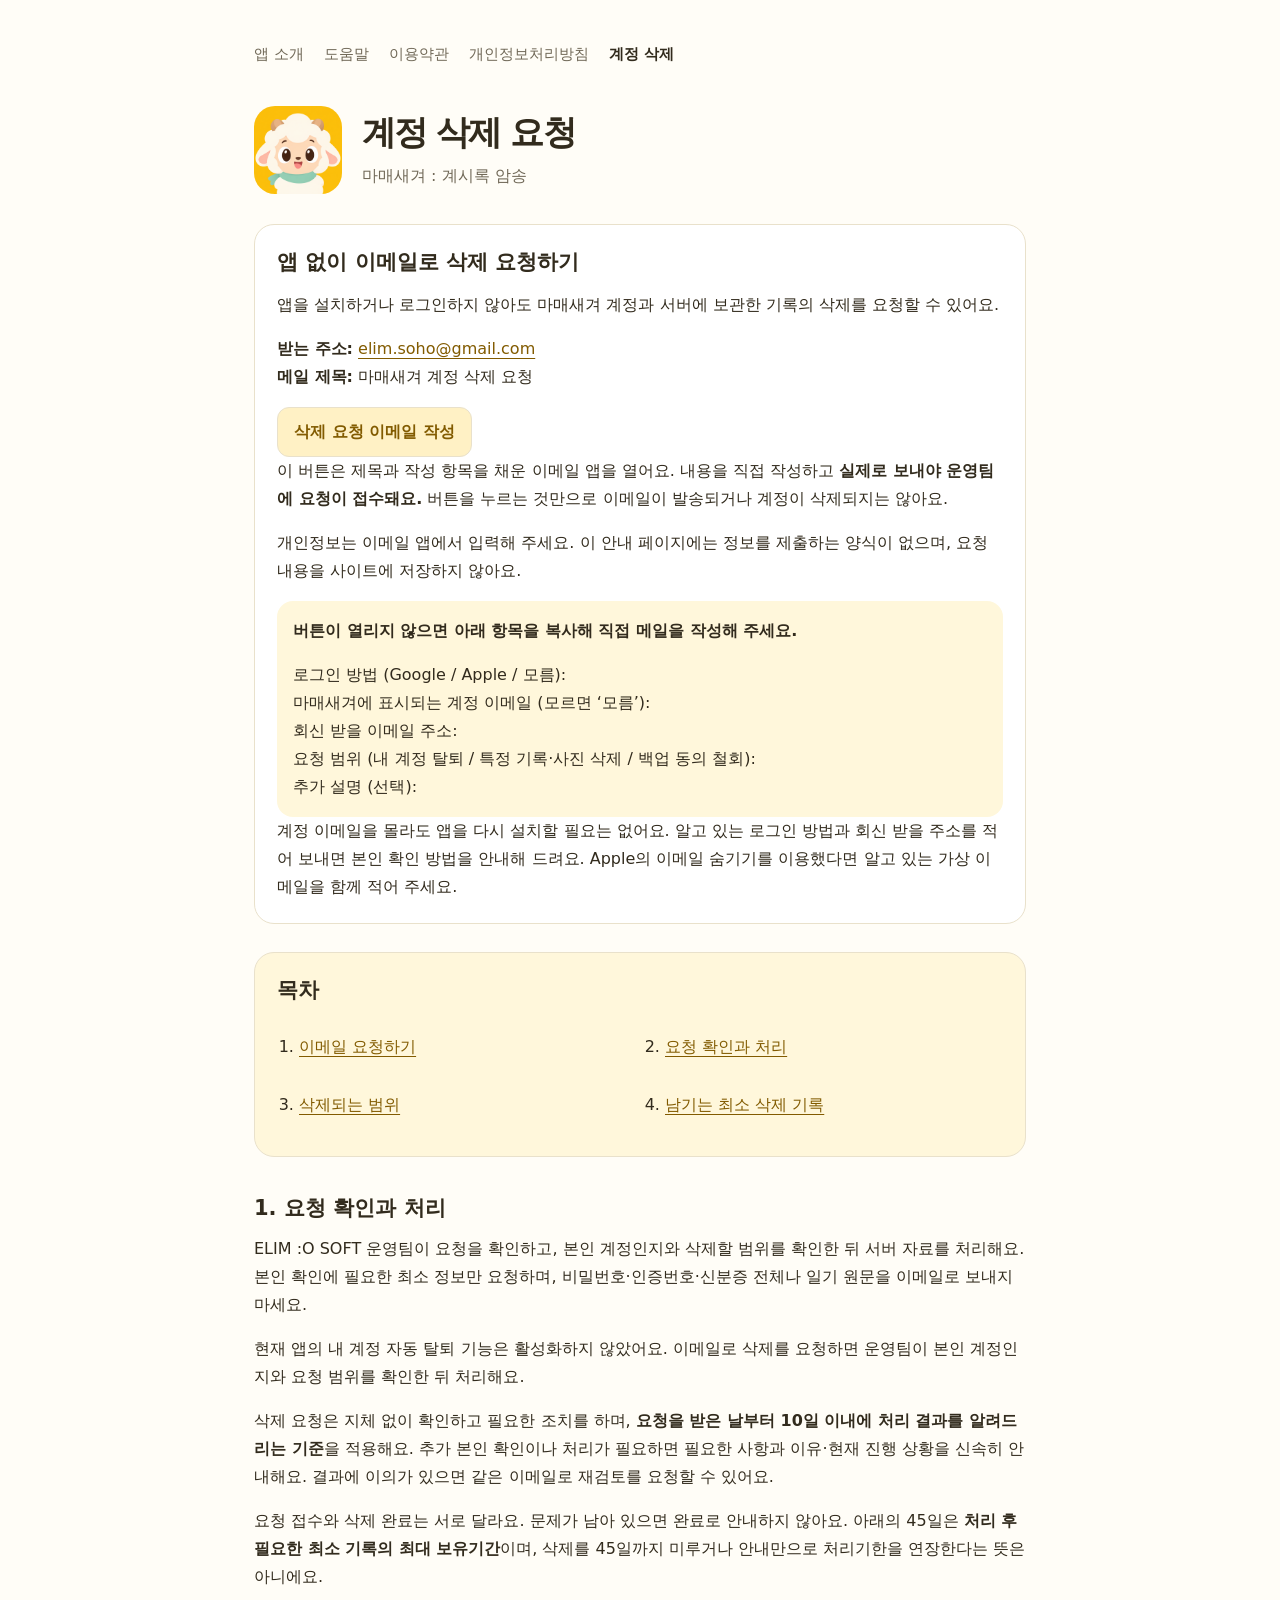
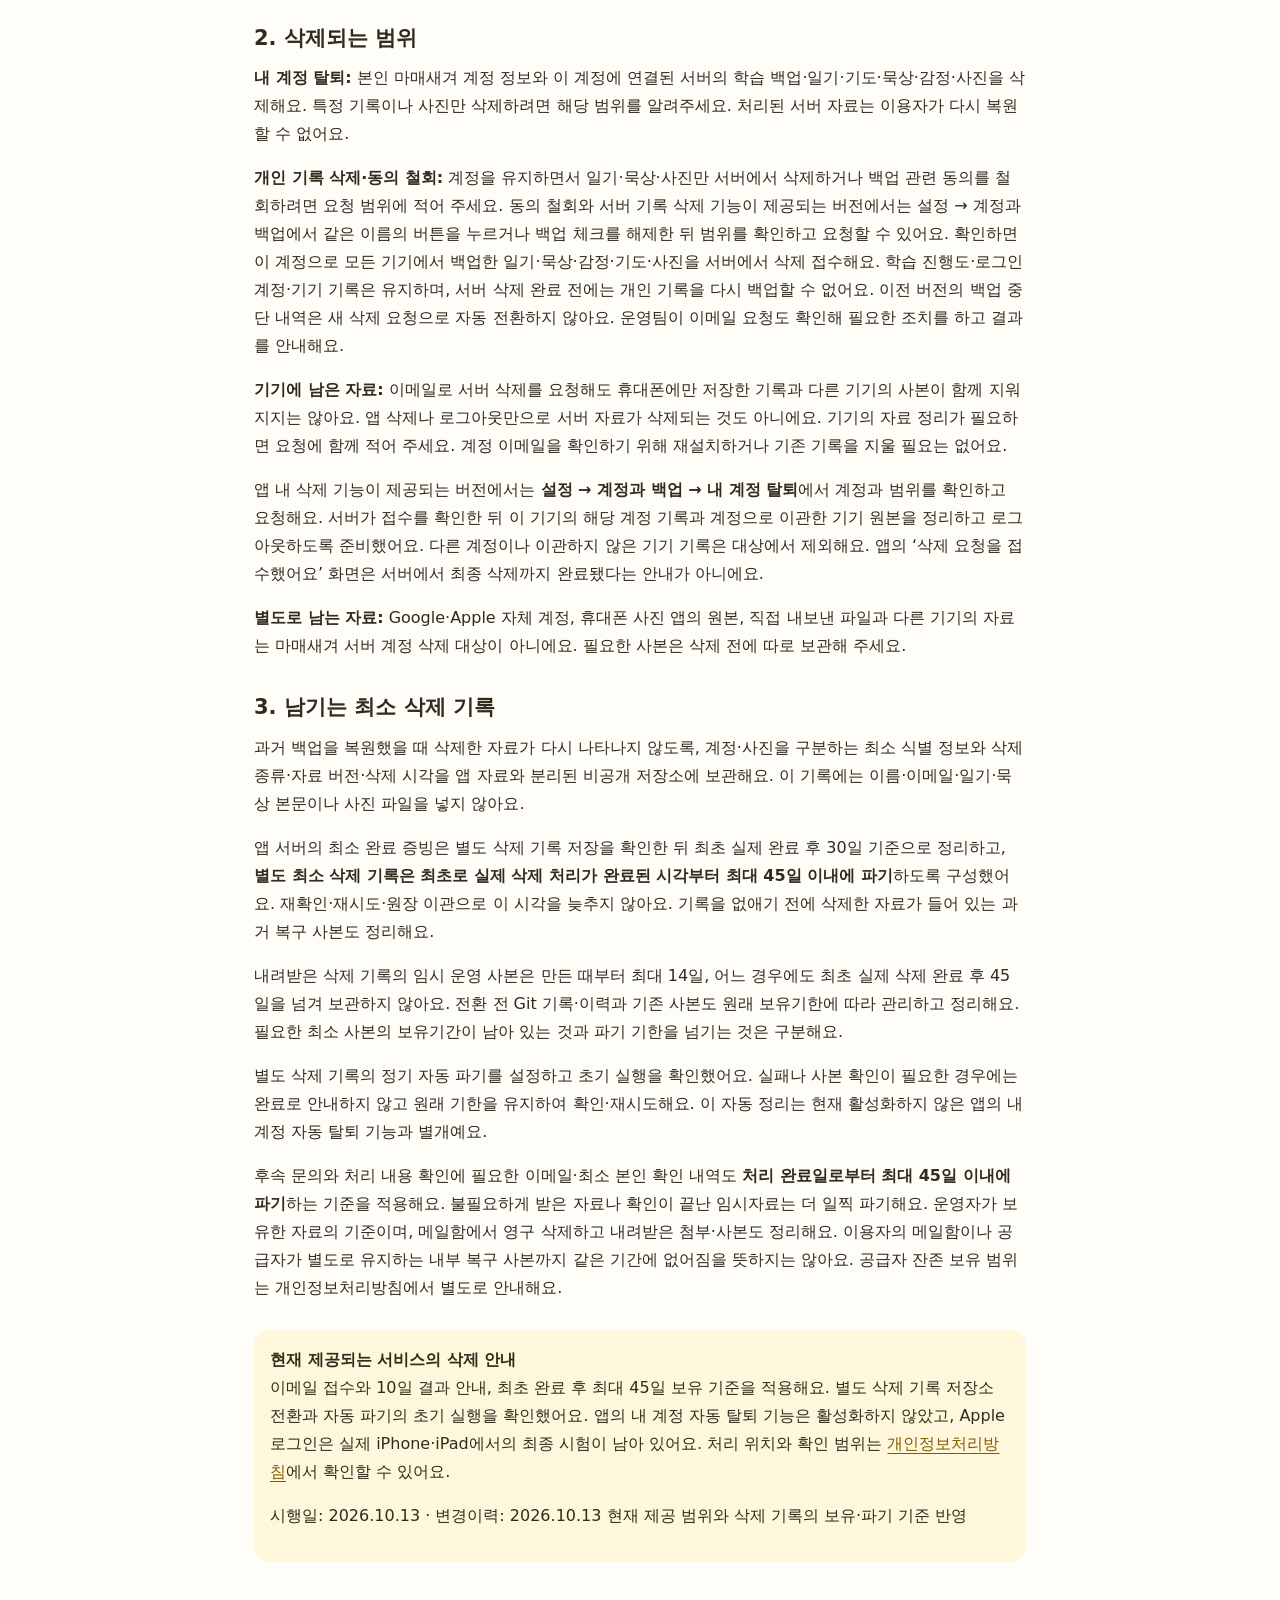
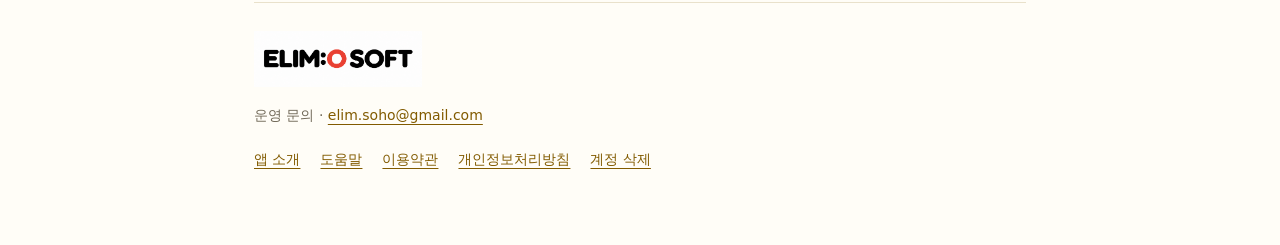
==== commit fef10e80: "Publish current privacy, deletion and service information" ====
--- a/delete-account.html
+++ b/delete-account.html
@@ -12,18 +12,18 @@
   <h2>앱 없이 이메일로 삭제 요청하기</h2>
   <p>앱을 설치하거나 로그인하지 않아도 마매새겨 계정과 서버에 보관한 기록의 삭제를 요청할 수 있어요.</p>
   <p><strong>받는 주소:</strong> <a href="mailto:elim.soho@gmail.com">elim.soho@gmail.com</a><br><strong>메일 제목:</strong> 마매새겨 계정 삭제 요청</p>
-  <div class="actions"><a href="mailto:elim.soho@gmail.com?subject=%EB%A7%88%EB%A7%A4%EC%83%88%EA%B2%A8%20%EA%B3%84%EC%A0%95%20%EC%82%AD%EC%A0%9C%20%EC%9A%94%EC%B2%AD&amp;body=%EB%A1%9C%EA%B7%B8%EC%9D%B8%20%EB%B0%A9%EB%B2%95%20(Google%20%2F%20Apple%20%2F%20%EB%AA%A8%EB%A6%84)%3A%0A%EB%A7%88%EB%A7%A4%EC%83%88%EA%B2%A8%EC%97%90%20%ED%91%9C%EC%8B%9C%EB%90%98%EB%8A%94%20%EA%B3%84%EC%A0%95%20%EC%9D%B4%EB%A9%94%EC%9D%BC%20(%EB%AA%A8%EB%A5%B4%EB%A9%B4%20%27%EB%AA%A8%EB%A6%84%27)%3A%0A%ED%9A%8C%EC%8B%A0%20%EB%B0%9B%EC%9D%84%20%EC%9D%B4%EB%A9%94%EC%9D%BC%20%EC%A3%BC%EC%86%8C%3A%0A%EC%9A%94%EC%B2%AD%20%EB%B2%94%EC%9C%84%20(%EC%A0%84%EC%B2%B4%20%EA%B3%84%EC%A0%95%20%EC%82%AD%EC%A0%9C%20%2F%20%ED%8A%B9%EC%A0%95%20%EA%B8%B0%EB%A1%9D%C2%B7%EC%82%AC%EC%A7%84%20%EC%82%AD%EC%A0%9C%20%2F%20%EB%B0%B1%EC%97%85%20%EB%8F%99%EC%9D%98%20%EC%B2%A0%ED%9A%8C)%3A%0A%EC%B6%94%EA%B0%80%20%EC%84%A4%EB%AA%85%20(%EC%84%A0%ED%83%9D)%3A">삭제 요청 이메일 작성</a></div>
+  <div class="actions"><a href="mailto:elim.soho@gmail.com?subject=%EB%A7%88%EB%A7%A4%EC%83%88%EA%B2%A8%20%EA%B3%84%EC%A0%95%20%EC%82%AD%EC%A0%9C%20%EC%9A%94%EC%B2%AD&amp;body=%EB%A1%9C%EA%B7%B8%EC%9D%B8%20%EB%B0%A9%EB%B2%95%20(Google%20%2F%20Apple%20%2F%20%EB%AA%A8%EB%A6%84)%3A%0A%EB%A7%88%EB%A7%A4%EC%83%88%EA%B2%A8%EC%97%90%20%ED%91%9C%EC%8B%9C%EB%90%98%EB%8A%94%20%EA%B3%84%EC%A0%95%20%EC%9D%B4%EB%A9%94%EC%9D%BC%20(%EB%AA%A8%EB%A5%B4%EB%A9%B4%20%27%EB%AA%A8%EB%A6%84%27)%3A%0A%ED%9A%8C%EC%8B%A0%20%EB%B0%9B%EC%9D%84%20%EC%9D%B4%EB%A9%94%EC%9D%BC%20%EC%A3%BC%EC%86%8C%3A%0A%EC%9A%94%EC%B2%AD%20%EB%B2%94%EC%9C%84%20(%EB%82%B4%20%EA%B3%84%EC%A0%95%20%ED%83%88%ED%87%B4%20%2F%20%ED%8A%B9%EC%A0%95%20%EA%B8%B0%EB%A1%9D%C2%B7%EC%82%AC%EC%A7%84%20%EC%82%AD%EC%A0%9C%20%2F%20%EB%B0%B1%EC%97%85%20%EB%8F%99%EC%9D%98%20%EC%B2%A0%ED%9A%8C)%3A%0A%EC%B6%94%EA%B0%80%20%EC%84%A4%EB%AA%85%20(%EC%84%A0%ED%83%9D)%3A">삭제 요청 이메일 작성</a></div>
   <p>이 버튼은 제목과 작성 항목을 채운 이메일 앱을 열어요. 내용을 직접 작성하고 <strong>실제로 보내야 운영팀에 요청이 접수돼요.</strong> 버튼을 누르는 것만으로 이메일이 발송되거나 계정이 삭제되지는 않아요.</p>
   <p>개인정보는 이메일 앱에서 입력해 주세요. 이 안내 페이지에는 정보를 제출하는 양식이 없으며, 요청 내용을 사이트에 저장하지 않아요.</p>
-  <div class="note"><p><strong>버튼이 열리지 않으면 아래 항목을 복사해 직접 메일을 작성해 주세요.</strong></p><p>로그인 방법 (Google / Apple / 모름):<br>마매새겨에 표시되는 계정 이메일 (모르면 ‘모름’):<br>회신 받을 이메일 주소:<br>요청 범위 (전체 계정 삭제 / 특정 기록·사진 삭제 / 백업 동의 철회):<br>추가 설명 (선택):</p></div>
+  <div class="note"><p><strong>버튼이 열리지 않으면 아래 항목을 복사해 직접 메일을 작성해 주세요.</strong></p><p>로그인 방법 (Google / Apple / 모름):<br>마매새겨에 표시되는 계정 이메일 (모르면 ‘모름’):<br>회신 받을 이메일 주소:<br>요청 범위 (내 계정 탈퇴 / 특정 기록·사진 삭제 / 백업 동의 철회):<br>추가 설명 (선택):</p></div>
   <p>계정 이메일을 몰라도 앱을 다시 설치할 필요는 없어요. 알고 있는 로그인 방법과 회신 받을 주소를 적어 보내면 본인 확인 방법을 안내해 드려요. Apple의 이메일 숨기기를 이용했다면 알고 있는 가상 이메일을 함께 적어 주세요.</p>
 </section>
 <nav class="contents" aria-label="이 페이지 목차"><h2>목차</h2><ol><li><a href="#request">이메일 요청하기</a></li><li><a href="#process">요청 확인과 처리</a></li><li><a href="#scope">삭제되는 범위</a></li><li><a href="#retention">남기는 최소 삭제 기록</a></li></ol></nav>
 
-<section id="process"><h2>1. 요청 확인과 처리</h2><p>ELIM :O SOFT 운영팀이 요청을 확인하고, 본인 계정인지와 삭제할 범위를 확인한 뒤 서버 자료를 처리해요. 본인 확인에 필요한 최소 정보만 요청하며, 비밀번호·인증번호·신분증 전체나 일기 원문을 이메일로 보내지 마세요.</p><p>앱 안에서 삭제 기능을 이용할 수 없는 경우에도 이메일로 요청할 수 있어요. 운영팀이 본인 계정인지와 요청 범위를 확인한 뒤 삭제를 처리해요.</p><p>삭제 요청은 지체 없이 확인하고 필요한 조치를 하며, <strong>요청을 받은 날부터 10일 이내에 처리 결과를 알려드리는 기준</strong>을 적용해요. 추가 본인 확인이나 처리가 필요하면 필요한 사항과 이유·현재 진행 상황을 신속히 안내해요. 결과에 이의가 있으면 같은 이메일로 재검토를 요청할 수 있어요.</p><p>요청 접수와 삭제 완료는 서로 달라요. 문제가 남아 있으면 완료로 안내하지 않아요. 아래의 45일은 <strong>처리 후 필요한 최소 기록의 최대 보유기간</strong>이며, 삭제를 45일까지 미루거나 안내만으로 처리기한을 연장한다는 뜻은 아니에요.</p></section>
-<section id="scope"><h2>2. 삭제되는 범위</h2><p><strong>전체 계정 삭제:</strong> 마매새겨의 로그인 계정 정보와 서버에 보관한 학습 백업·일기·기도·묵상·감정·사진을 삭제해요. 특정 기록이나 사진만 삭제하려면 해당 범위를 알려주세요. 처리된 서버 자료는 이용자가 다시 복원할 수 없어요.</p><p><strong>개인 기록 삭제·동의 철회:</strong> 계정을 유지하면서 일기·묵상·사진만 서버에서 삭제하거나 백업 관련 동의를 철회하려면 요청 범위에 적어 주세요. 현재 앱에서 백업을 끄면 새 전송만 중지하며 기존 서버 자료는 남아 있어요. 운영팀이 별도 요청을 확인해 필요한 조치를 하고 결과를 안내해요.</p><p><strong>기기에 남은 자료:</strong> 이메일로 서버 삭제를 요청해도 휴대폰에만 저장한 기록과 다른 기기의 사본이 함께 지워지지는 않아요. 앱 삭제나 로그아웃만으로 서버 자료가 삭제되는 것도 아니에요. 기기의 자료 정리가 필요하면 요청에 함께 적어 주세요. 계정 이메일을 확인하기 위해 재설치하거나 기존 기록을 지울 필요는 없어요.</p><p>앱 내 삭제 기능이 제공되는 버전에서는 <strong>설정 → 계정과 백업 → 계정 삭제</strong>에서 계정과 범위를 확인하고 요청해요. 서버가 접수를 확인한 뒤 이 기기의 해당 계정 기록과 계정으로 이관한 기기 원본을 정리하고 로그아웃하도록 준비했어요. 다른 계정이나 이관하지 않은 기기 기록은 대상에서 제외해요. 앱의 ‘삭제 요청을 접수했어요’ 화면은 서버에서 최종 삭제까지 완료됐다는 안내가 아니에요.</p><p><strong>별도로 남는 자료:</strong> Google·Apple 자체 계정, 휴대폰 사진 앱의 원본, 직접 내보낸 파일과 다른 기기의 자료는 마매새겨 서버 계정 삭제 대상이 아니에요. 필요한 사본은 삭제 전에 따로 보관해 주세요.</p></section>
-<section id="retention"><h2>3. 남기는 최소 삭제 기록</h2><p>과거 백업을 복원했을 때 삭제한 자료가 다시 나타나지 않도록, 계정·사진을 구분하는 최소 식별 정보와 삭제 종류·자료 버전·삭제 시각을 비공개 삭제 기록으로 보관해요. 이 기록에는 이름·이메일·일기·묵상 본문이나 사진 파일을 넣지 않아요.</p><p><strong>최소 삭제 기록은 삭제 완료 확인일로부터 최대 45일 이내에 파기</strong>하는 기준으로 준비했어요. 기록을 없애기 전에 삭제한 자료가 들어 있는 과거 복구 사본도 정리해요.</p><p>후속 문의와 처리 내용 확인에 필요한 이메일·최소 본인 확인 내역도 <strong>처리 완료일로부터 최대 45일 이내에 파기</strong>하는 기준으로 준비했어요. 불필요하게 받은 자료나 확인이 끝난 임시자료는 더 일찍 파기해요. 운영자가 보유한 자료의 기준이며, 메일함에서 영구 삭제하고 내려받은 첨부·사본도 정리해요. 이용자의 메일함이나 공급자가 별도로 유지하는 내부 복구 사본까지 같은 기간에 없어짐을 뜻하지는 않아요. 공급자 잔존 보유 범위는 개인정보처리방침에서 별도로 안내해요.</p></section>
-<aside class="review"><strong>공개 준비본 · 최종 정책 확인 중</strong><p>앱의 현재 계정 삭제·백업 안내와 대조한 정식 출시 준비본이에요. 이메일 접수와 10일 결과 안내, 완료 후 최대 45일 보유 기준을 반영했어요. 서버 자료의 동의 철회 처리와 실제 기록·사본 파기를 검증한 뒤 공개할 예정이에요.</p><p class="document-status">검토일: 2026.10.13 · 시행일 미확정</p></aside>
+<section id="process"><h2>1. 요청 확인과 처리</h2><p>ELIM :O SOFT 운영팀이 요청을 확인하고, 본인 계정인지와 삭제할 범위를 확인한 뒤 서버 자료를 처리해요. 본인 확인에 필요한 최소 정보만 요청하며, 비밀번호·인증번호·신분증 전체나 일기 원문을 이메일로 보내지 마세요.</p><p>현재 앱의 내 계정 자동 탈퇴 기능은 활성화하지 않았어요. 이메일로 삭제를 요청하면 운영팀이 본인 계정인지와 요청 범위를 확인한 뒤 처리해요.</p><p>삭제 요청은 지체 없이 확인하고 필요한 조치를 하며, <strong>요청을 받은 날부터 10일 이내에 처리 결과를 알려드리는 기준</strong>을 적용해요. 추가 본인 확인이나 처리가 필요하면 필요한 사항과 이유·현재 진행 상황을 신속히 안내해요. 결과에 이의가 있으면 같은 이메일로 재검토를 요청할 수 있어요.</p><p>요청 접수와 삭제 완료는 서로 달라요. 문제가 남아 있으면 완료로 안내하지 않아요. 아래의 45일은 <strong>처리 후 필요한 최소 기록의 최대 보유기간</strong>이며, 삭제를 45일까지 미루거나 안내만으로 처리기한을 연장한다는 뜻은 아니에요.</p></section>
+<section id="scope"><h2>2. 삭제되는 범위</h2><p><strong>내 계정 탈퇴:</strong> 본인 마매새겨 계정 정보와 이 계정에 연결된 서버의 학습 백업·일기·기도·묵상·감정·사진을 삭제해요. 특정 기록이나 사진만 삭제하려면 해당 범위를 알려주세요. 처리된 서버 자료는 이용자가 다시 복원할 수 없어요.</p><p><strong>개인 기록 삭제·동의 철회:</strong> 계정을 유지하면서 일기·묵상·사진만 서버에서 삭제하거나 백업 관련 동의를 철회하려면 요청 범위에 적어 주세요. 동의 철회와 서버 기록 삭제 기능이 제공되는 버전에서는 설정 → 계정과 백업에서 같은 이름의 버튼을 누르거나 백업 체크를 해제한 뒤 범위를 확인하고 요청할 수 있어요. 확인하면 이 계정으로 모든 기기에서 백업한 일기·묵상·감정·기도·사진을 서버에서 삭제 접수해요. 학습 진행도·로그인 계정·기기 기록은 유지하며, 서버 삭제 완료 전에는 개인 기록을 다시 백업할 수 없어요. 이전 버전의 백업 중단 내역은 새 삭제 요청으로 자동 전환하지 않아요. 운영팀이 이메일 요청도 확인해 필요한 조치를 하고 결과를 안내해요.</p><p><strong>기기에 남은 자료:</strong> 이메일로 서버 삭제를 요청해도 휴대폰에만 저장한 기록과 다른 기기의 사본이 함께 지워지지는 않아요. 앱 삭제나 로그아웃만으로 서버 자료가 삭제되는 것도 아니에요. 기기의 자료 정리가 필요하면 요청에 함께 적어 주세요. 계정 이메일을 확인하기 위해 재설치하거나 기존 기록을 지울 필요는 없어요.</p><p>앱 내 삭제 기능이 제공되는 버전에서는 <strong>설정 → 계정과 백업 → 내 계정 탈퇴</strong>에서 계정과 범위를 확인하고 요청해요. 서버가 접수를 확인한 뒤 이 기기의 해당 계정 기록과 계정으로 이관한 기기 원본을 정리하고 로그아웃하도록 준비했어요. 다른 계정이나 이관하지 않은 기기 기록은 대상에서 제외해요. 앱의 ‘삭제 요청을 접수했어요’ 화면은 서버에서 최종 삭제까지 완료됐다는 안내가 아니에요.</p><p><strong>별도로 남는 자료:</strong> Google·Apple 자체 계정, 휴대폰 사진 앱의 원본, 직접 내보낸 파일과 다른 기기의 자료는 마매새겨 서버 계정 삭제 대상이 아니에요. 필요한 사본은 삭제 전에 따로 보관해 주세요.</p></section>
+<section id="retention"><h2>3. 남기는 최소 삭제 기록</h2><p>과거 백업을 복원했을 때 삭제한 자료가 다시 나타나지 않도록, 계정·사진을 구분하는 최소 식별 정보와 삭제 종류·자료 버전·삭제 시각을 앱 자료와 분리된 비공개 저장소에 보관해요. 이 기록에는 이름·이메일·일기·묵상 본문이나 사진 파일을 넣지 않아요.</p><p>앱 서버의 최소 완료 증빙은 별도 삭제 기록 저장을 확인한 뒤 최초 실제 완료 후 30일 기준으로 정리하고, <strong>별도 최소 삭제 기록은 최초로 실제 삭제 처리가 완료된 시각부터 최대 45일 이내에 파기</strong>하도록 구성했어요. 재확인·재시도·원장 이관으로 이 시각을 늦추지 않아요. 기록을 없애기 전에 삭제한 자료가 들어 있는 과거 복구 사본도 정리해요.</p><p>내려받은 삭제 기록의 임시 운영 사본은 만든 때부터 최대 14일, 어느 경우에도 최초 실제 삭제 완료 후 45일을 넘겨 보관하지 않아요. 전환 전 Git 기록·이력과 기존 사본도 원래 보유기한에 따라 관리하고 정리해요. 필요한 최소 사본의 보유기간이 남아 있는 것과 파기 기한을 넘기는 것은 구분해요.</p><p>별도 삭제 기록의 정기 자동 파기를 설정하고 초기 실행을 확인했어요. 실패나 사본 확인이 필요한 경우에는 완료로 안내하지 않고 원래 기한을 유지하여 확인·재시도해요. 이 자동 정리는 현재 활성화하지 않은 앱의 내 계정 자동 탈퇴 기능과 별개예요.</p><p>후속 문의와 처리 내용 확인에 필요한 이메일·최소 본인 확인 내역도 <strong>처리 완료일로부터 최대 45일 이내에 파기</strong>하는 기준을 적용해요. 불필요하게 받은 자료나 확인이 끝난 임시자료는 더 일찍 파기해요. 운영자가 보유한 자료의 기준이며, 메일함에서 영구 삭제하고 내려받은 첨부·사본도 정리해요. 이용자의 메일함이나 공급자가 별도로 유지하는 내부 복구 사본까지 같은 기간에 없어짐을 뜻하지는 않아요. 공급자 잔존 보유 범위는 개인정보처리방침에서 별도로 안내해요.</p></section>
+<aside class="note"><strong>현재 제공되는 서비스의 삭제 안내</strong><p>이메일 접수와 10일 결과 안내, 최초 완료 후 최대 45일 보유 기준을 적용해요. 별도 삭제 기록 저장소 전환과 자동 파기의 초기 실행을 확인했어요. 앱의 내 계정 자동 탈퇴 기능은 활성화하지 않았고, Apple 로그인은 실제 iPhone·iPad에서의 최종 시험이 남아 있어요. 처리 위치와 확인 범위는 <a href="privacy.html#processors">개인정보처리방침</a>에서 확인할 수 있어요.</p><p class="document-status">시행일: 2026.10.13 · 변경이력: 2026.10.13 현재 제공 범위와 삭제 기록의 보유·파기 기준 반영</p></aside>
 
 <!-- app-policy:end -->
 
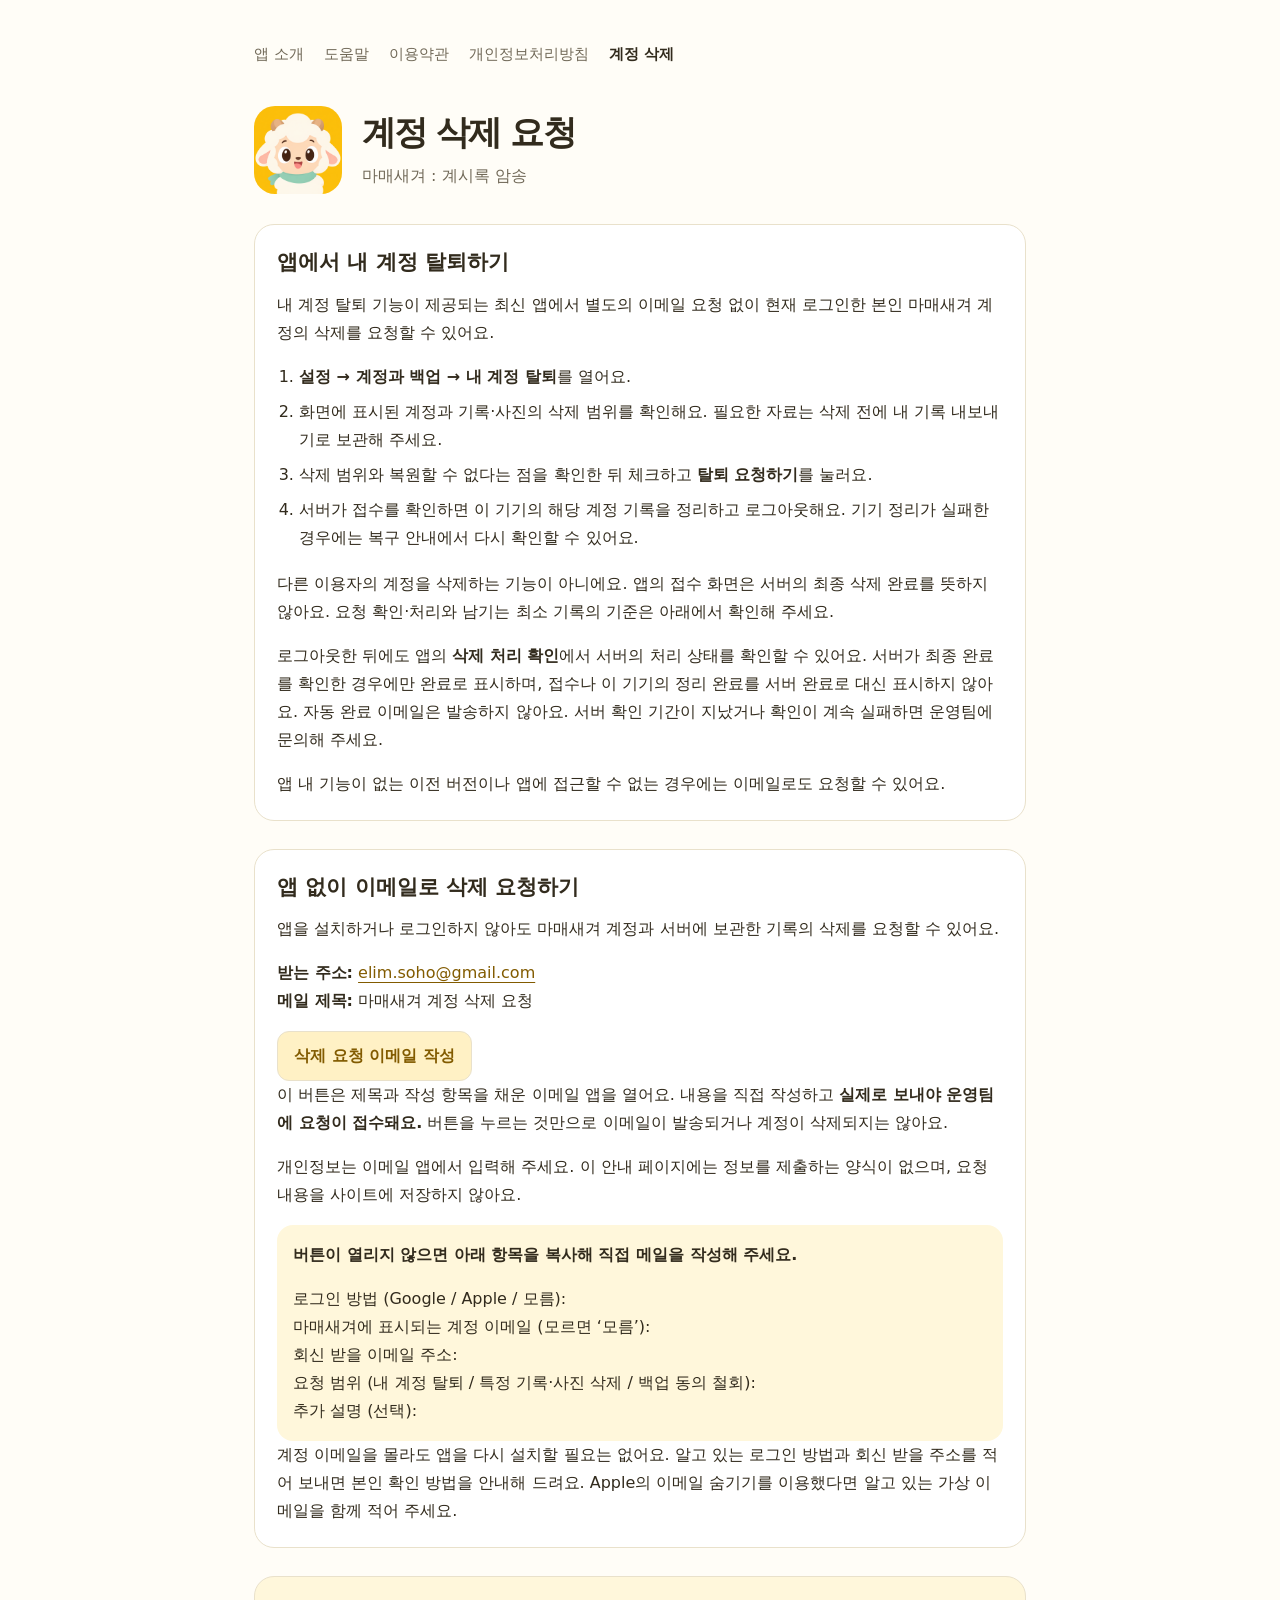
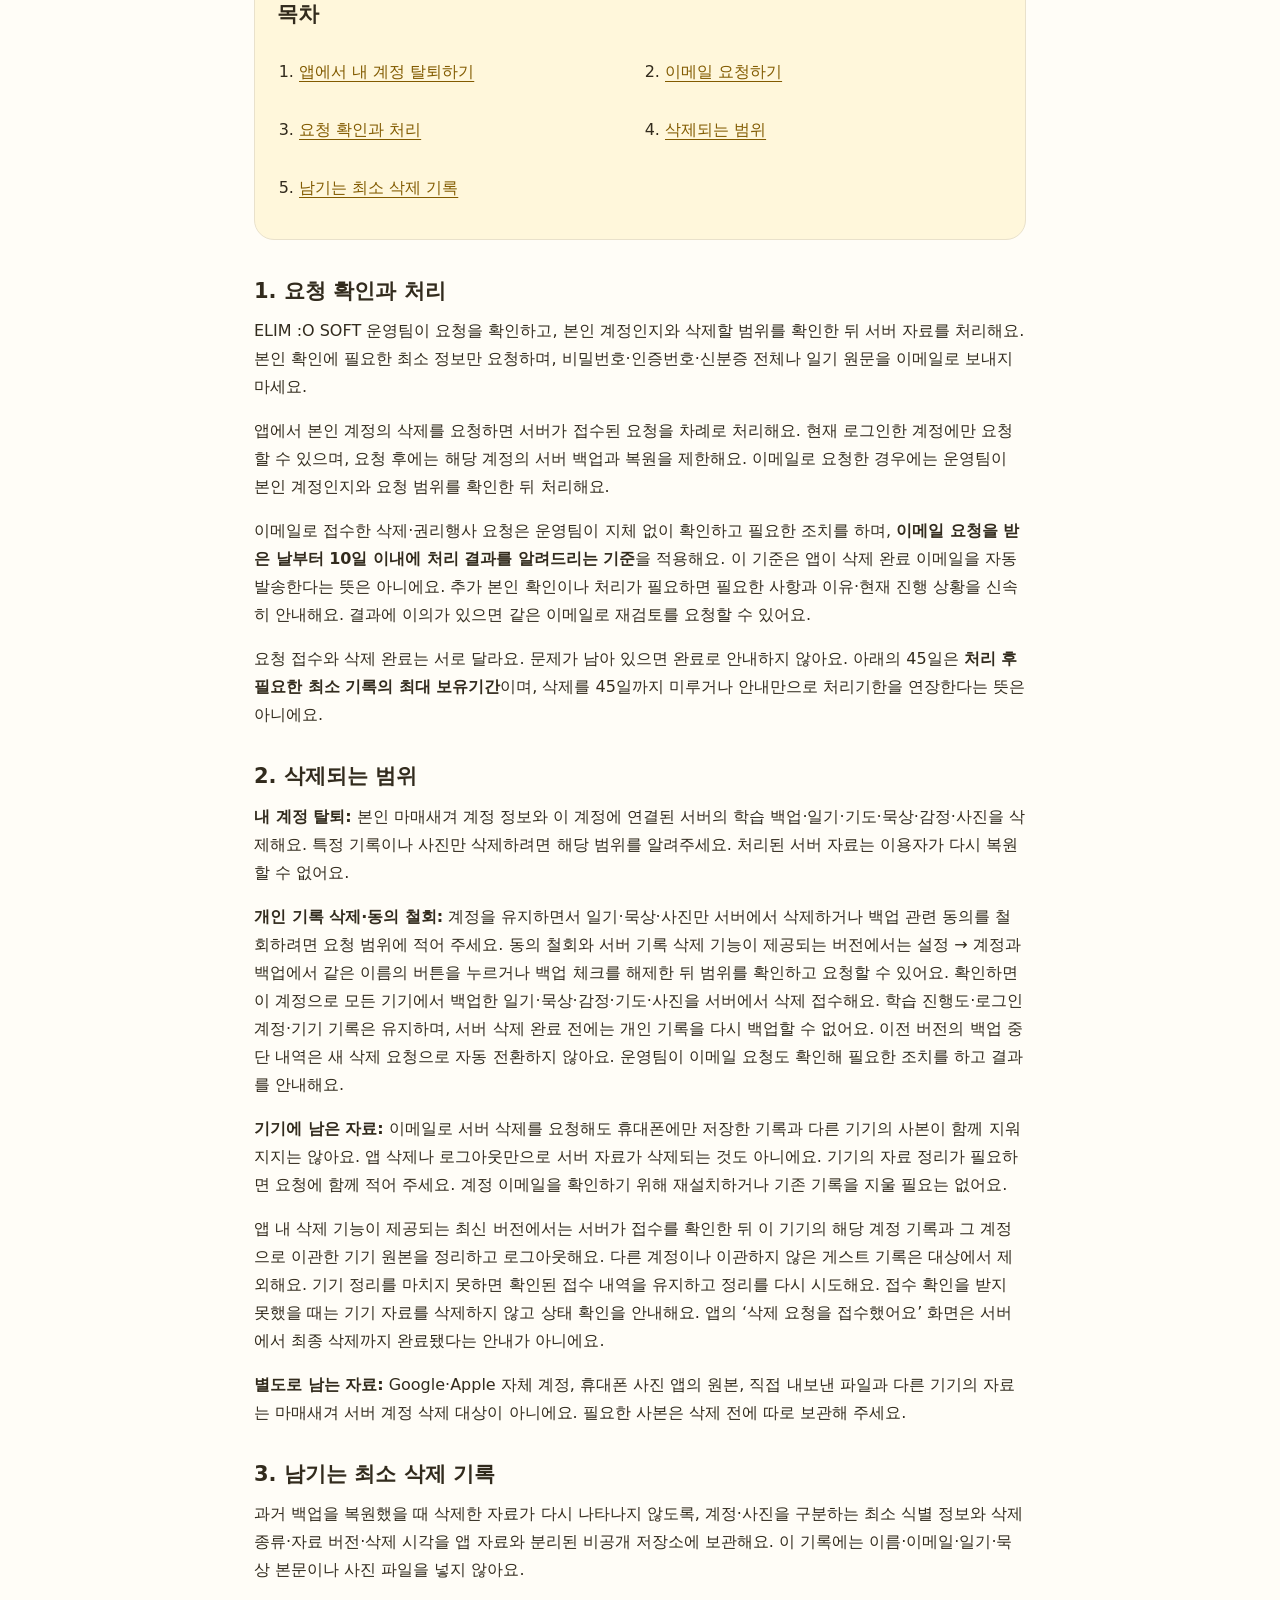
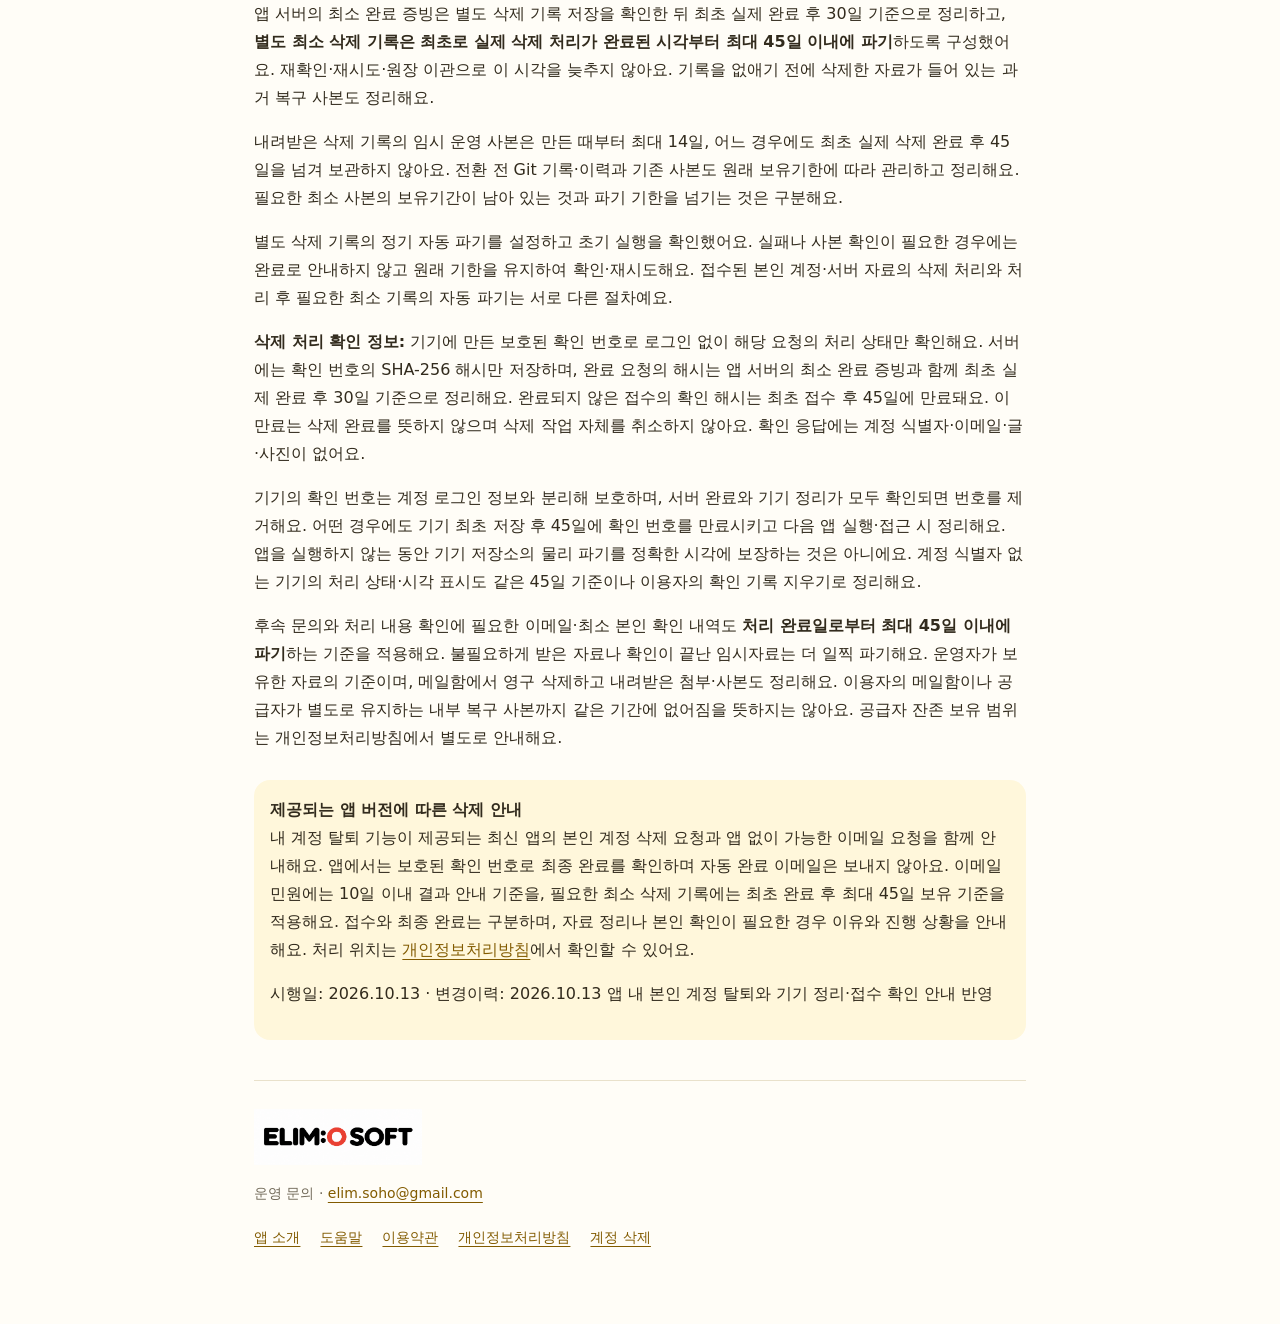
==== commit c4772ebc: "Explain in-app account deletion and protected completion checks" ====
--- a/delete-account.html
+++ b/delete-account.html
@@ -8,7 +8,14 @@
   <a href="delete-account.html" aria-current="page">계정 삭제</a></nav>
 <header id="main-content" tabindex="-1"><img src="assets/icon-512.png" alt="마맹이" width="88" height="88"><div><h1>계정 삭제 요청</h1><p>마매새겨 : 계시록 암송</p></div></header>
 <!-- app-policy:start -->
+<!-- app-account-deletion:start -->
+<section id="app-request" class="overview" aria-label="앱에서 내 계정 삭제 요청하기"><h2>앱에서 내 계정 탈퇴하기</h2><p>내 계정 탈퇴 기능이 제공되는 최신 앱에서 별도의 이메일 요청 없이 현재 로그인한 본인 마매새겨 계정의 삭제를 요청할 수 있어요.</p><ol><li><strong>설정 → 계정과 백업 → 내 계정 탈퇴</strong>를 열어요.</li><li>화면에 표시된 계정과 기록·사진의 삭제 범위를 확인해요. 필요한 자료는 삭제 전에 내 기록 내보내기로 보관해 주세요.</li><li>삭제 범위와 복원할 수 없다는 점을 확인한 뒤 체크하고 <strong>탈퇴 요청하기</strong>를 눌러요.</li><li>서버가 접수를 확인하면 이 기기의 해당 계정 기록을 정리하고 로그아웃해요. 기기 정리가 실패한 경우에는 복구 안내에서 다시 확인할 수 있어요.</li></ol><p>다른 이용자의 계정을 삭제하는 기능이 아니에요. 앱의 접수 화면은 서버의 최종 삭제 완료를 뜻하지 않아요. 요청 확인·처리와 남기는 최소 기록의 기준은 아래에서 확인해 주세요.</p><p>로그아웃한 뒤에도 앱의 <strong>삭제 처리 확인</strong>에서 서버의 처리 상태를 확인할 수 있어요. 서버가 최종 완료를 확인한 경우에만 완료로 표시하며, 접수나 이 기기의 정리 완료를 서버 완료로 대신 표시하지 않아요. 자동 완료 이메일은 발송하지 않아요. 서버 확인 기간이 지났거나 확인이 계속 실패하면 운영팀에 문의해 주세요.</p><p>앱 내 기능이 없는 이전 버전이나 앱에 접근할 수 없는 경우에는 이메일로도 요청할 수 있어요.</p></section>
 <section id="request" class="overview" aria-label="이메일로 계정 삭제 요청하기">
+<!-- app-account-deletion:disabled -->
+<!--
+<section id="request" class="overview" aria-label="이메일로 계정 삭제 요청하기">
+-->
+<!-- app-account-deletion:end -->
   <h2>앱 없이 이메일로 삭제 요청하기</h2>
   <p>앱을 설치하거나 로그인하지 않아도 마매새겨 계정과 서버에 보관한 기록의 삭제를 요청할 수 있어요.</p>
   <p><strong>받는 주소:</strong> <a href="mailto:elim.soho@gmail.com">elim.soho@gmail.com</a><br><strong>메일 제목:</strong> 마매새겨 계정 삭제 요청</p>
@@ -18,12 +25,42 @@
   <div class="note"><p><strong>버튼이 열리지 않으면 아래 항목을 복사해 직접 메일을 작성해 주세요.</strong></p><p>로그인 방법 (Google / Apple / 모름):<br>마매새겨에 표시되는 계정 이메일 (모르면 ‘모름’):<br>회신 받을 이메일 주소:<br>요청 범위 (내 계정 탈퇴 / 특정 기록·사진 삭제 / 백업 동의 철회):<br>추가 설명 (선택):</p></div>
   <p>계정 이메일을 몰라도 앱을 다시 설치할 필요는 없어요. 알고 있는 로그인 방법과 회신 받을 주소를 적어 보내면 본인 확인 방법을 안내해 드려요. Apple의 이메일 숨기기를 이용했다면 알고 있는 가상 이메일을 함께 적어 주세요.</p>
 </section>
+<!-- app-account-deletion:start -->
+<nav class="contents" aria-label="이 페이지 목차"><h2>목차</h2><ol><li><a href="#app-request">앱에서 내 계정 탈퇴하기</a></li><li><a href="#request">이메일 요청하기</a></li><li><a href="#process">요청 확인과 처리</a></li><li><a href="#scope">삭제되는 범위</a></li><li><a href="#retention">남기는 최소 삭제 기록</a></li></ol></nav>
+<!-- app-account-deletion:disabled -->
+<!--
 <nav class="contents" aria-label="이 페이지 목차"><h2>목차</h2><ol><li><a href="#request">이메일 요청하기</a></li><li><a href="#process">요청 확인과 처리</a></li><li><a href="#scope">삭제되는 범위</a></li><li><a href="#retention">남기는 최소 삭제 기록</a></li></ol></nav>
+-->
+<!-- app-account-deletion:end -->
 
-<section id="process"><h2>1. 요청 확인과 처리</h2><p>ELIM :O SOFT 운영팀이 요청을 확인하고, 본인 계정인지와 삭제할 범위를 확인한 뒤 서버 자료를 처리해요. 본인 확인에 필요한 최소 정보만 요청하며, 비밀번호·인증번호·신분증 전체나 일기 원문을 이메일로 보내지 마세요.</p><p>현재 앱의 내 계정 자동 탈퇴 기능은 활성화하지 않았어요. 이메일로 삭제를 요청하면 운영팀이 본인 계정인지와 요청 범위를 확인한 뒤 처리해요.</p><p>삭제 요청은 지체 없이 확인하고 필요한 조치를 하며, <strong>요청을 받은 날부터 10일 이내에 처리 결과를 알려드리는 기준</strong>을 적용해요. 추가 본인 확인이나 처리가 필요하면 필요한 사항과 이유·현재 진행 상황을 신속히 안내해요. 결과에 이의가 있으면 같은 이메일로 재검토를 요청할 수 있어요.</p><p>요청 접수와 삭제 완료는 서로 달라요. 문제가 남아 있으면 완료로 안내하지 않아요. 아래의 45일은 <strong>처리 후 필요한 최소 기록의 최대 보유기간</strong>이며, 삭제를 45일까지 미루거나 안내만으로 처리기한을 연장한다는 뜻은 아니에요.</p></section>
-<section id="scope"><h2>2. 삭제되는 범위</h2><p><strong>내 계정 탈퇴:</strong> 본인 마매새겨 계정 정보와 이 계정에 연결된 서버의 학습 백업·일기·기도·묵상·감정·사진을 삭제해요. 특정 기록이나 사진만 삭제하려면 해당 범위를 알려주세요. 처리된 서버 자료는 이용자가 다시 복원할 수 없어요.</p><p><strong>개인 기록 삭제·동의 철회:</strong> 계정을 유지하면서 일기·묵상·사진만 서버에서 삭제하거나 백업 관련 동의를 철회하려면 요청 범위에 적어 주세요. 동의 철회와 서버 기록 삭제 기능이 제공되는 버전에서는 설정 → 계정과 백업에서 같은 이름의 버튼을 누르거나 백업 체크를 해제한 뒤 범위를 확인하고 요청할 수 있어요. 확인하면 이 계정으로 모든 기기에서 백업한 일기·묵상·감정·기도·사진을 서버에서 삭제 접수해요. 학습 진행도·로그인 계정·기기 기록은 유지하며, 서버 삭제 완료 전에는 개인 기록을 다시 백업할 수 없어요. 이전 버전의 백업 중단 내역은 새 삭제 요청으로 자동 전환하지 않아요. 운영팀이 이메일 요청도 확인해 필요한 조치를 하고 결과를 안내해요.</p><p><strong>기기에 남은 자료:</strong> 이메일로 서버 삭제를 요청해도 휴대폰에만 저장한 기록과 다른 기기의 사본이 함께 지워지지는 않아요. 앱 삭제나 로그아웃만으로 서버 자료가 삭제되는 것도 아니에요. 기기의 자료 정리가 필요하면 요청에 함께 적어 주세요. 계정 이메일을 확인하기 위해 재설치하거나 기존 기록을 지울 필요는 없어요.</p><p>앱 내 삭제 기능이 제공되는 버전에서는 <strong>설정 → 계정과 백업 → 내 계정 탈퇴</strong>에서 계정과 범위를 확인하고 요청해요. 서버가 접수를 확인한 뒤 이 기기의 해당 계정 기록과 계정으로 이관한 기기 원본을 정리하고 로그아웃하도록 준비했어요. 다른 계정이나 이관하지 않은 기기 기록은 대상에서 제외해요. 앱의 ‘삭제 요청을 접수했어요’ 화면은 서버에서 최종 삭제까지 완료됐다는 안내가 아니에요.</p><p><strong>별도로 남는 자료:</strong> Google·Apple 자체 계정, 휴대폰 사진 앱의 원본, 직접 내보낸 파일과 다른 기기의 자료는 마매새겨 서버 계정 삭제 대상이 아니에요. 필요한 사본은 삭제 전에 따로 보관해 주세요.</p></section>
-<section id="retention"><h2>3. 남기는 최소 삭제 기록</h2><p>과거 백업을 복원했을 때 삭제한 자료가 다시 나타나지 않도록, 계정·사진을 구분하는 최소 식별 정보와 삭제 종류·자료 버전·삭제 시각을 앱 자료와 분리된 비공개 저장소에 보관해요. 이 기록에는 이름·이메일·일기·묵상 본문이나 사진 파일을 넣지 않아요.</p><p>앱 서버의 최소 완료 증빙은 별도 삭제 기록 저장을 확인한 뒤 최초 실제 완료 후 30일 기준으로 정리하고, <strong>별도 최소 삭제 기록은 최초로 실제 삭제 처리가 완료된 시각부터 최대 45일 이내에 파기</strong>하도록 구성했어요. 재확인·재시도·원장 이관으로 이 시각을 늦추지 않아요. 기록을 없애기 전에 삭제한 자료가 들어 있는 과거 복구 사본도 정리해요.</p><p>내려받은 삭제 기록의 임시 운영 사본은 만든 때부터 최대 14일, 어느 경우에도 최초 실제 삭제 완료 후 45일을 넘겨 보관하지 않아요. 전환 전 Git 기록·이력과 기존 사본도 원래 보유기한에 따라 관리하고 정리해요. 필요한 최소 사본의 보유기간이 남아 있는 것과 파기 기한을 넘기는 것은 구분해요.</p><p>별도 삭제 기록의 정기 자동 파기를 설정하고 초기 실행을 확인했어요. 실패나 사본 확인이 필요한 경우에는 완료로 안내하지 않고 원래 기한을 유지하여 확인·재시도해요. 이 자동 정리는 현재 활성화하지 않은 앱의 내 계정 자동 탈퇴 기능과 별개예요.</p><p>후속 문의와 처리 내용 확인에 필요한 이메일·최소 본인 확인 내역도 <strong>처리 완료일로부터 최대 45일 이내에 파기</strong>하는 기준을 적용해요. 불필요하게 받은 자료나 확인이 끝난 임시자료는 더 일찍 파기해요. 운영자가 보유한 자료의 기준이며, 메일함에서 영구 삭제하고 내려받은 첨부·사본도 정리해요. 이용자의 메일함이나 공급자가 별도로 유지하는 내부 복구 사본까지 같은 기간에 없어짐을 뜻하지는 않아요. 공급자 잔존 보유 범위는 개인정보처리방침에서 별도로 안내해요.</p></section>
+<section id="process"><h2>1. 요청 확인과 처리</h2><p>ELIM :O SOFT 운영팀이 요청을 확인하고, 본인 계정인지와 삭제할 범위를 확인한 뒤 서버 자료를 처리해요. 본인 확인에 필요한 최소 정보만 요청하며, 비밀번호·인증번호·신분증 전체나 일기 원문을 이메일로 보내지 마세요.</p><!-- app-account-deletion:start -->
+<p>앱에서 본인 계정의 삭제를 요청하면 서버가 접수된 요청을 차례로 처리해요. 현재 로그인한 계정에만 요청할 수 있으며, 요청 후에는 해당 계정의 서버 백업과 복원을 제한해요. 이메일로 요청한 경우에는 운영팀이 본인 계정인지와 요청 범위를 확인한 뒤 처리해요.</p>
+<!-- app-account-deletion:disabled -->
+<!--
+<p>현재 앱의 내 계정 자동 탈퇴 기능은 활성화하지 않았어요. 이메일로 삭제를 요청하면 운영팀이 본인 계정인지와 요청 범위를 확인한 뒤 처리해요.</p>
+-->
+<!-- app-account-deletion:end --><p>이메일로 접수한 삭제·권리행사 요청은 운영팀이 지체 없이 확인하고 필요한 조치를 하며, <strong>이메일 요청을 받은 날부터 10일 이내에 처리 결과를 알려드리는 기준</strong>을 적용해요. 이 기준은 앱이 삭제 완료 이메일을 자동 발송한다는 뜻은 아니에요. 추가 본인 확인이나 처리가 필요하면 필요한 사항과 이유·현재 진행 상황을 신속히 안내해요. 결과에 이의가 있으면 같은 이메일로 재검토를 요청할 수 있어요.</p><p>요청 접수와 삭제 완료는 서로 달라요. 문제가 남아 있으면 완료로 안내하지 않아요. 아래의 45일은 <strong>처리 후 필요한 최소 기록의 최대 보유기간</strong>이며, 삭제를 45일까지 미루거나 안내만으로 처리기한을 연장한다는 뜻은 아니에요.</p></section>
+<section id="scope"><h2>2. 삭제되는 범위</h2><p><strong>내 계정 탈퇴:</strong> 본인 마매새겨 계정 정보와 이 계정에 연결된 서버의 학습 백업·일기·기도·묵상·감정·사진을 삭제해요. 특정 기록이나 사진만 삭제하려면 해당 범위를 알려주세요. 처리된 서버 자료는 이용자가 다시 복원할 수 없어요.</p><p><strong>개인 기록 삭제·동의 철회:</strong> 계정을 유지하면서 일기·묵상·사진만 서버에서 삭제하거나 백업 관련 동의를 철회하려면 요청 범위에 적어 주세요. 동의 철회와 서버 기록 삭제 기능이 제공되는 버전에서는 설정 → 계정과 백업에서 같은 이름의 버튼을 누르거나 백업 체크를 해제한 뒤 범위를 확인하고 요청할 수 있어요. 확인하면 이 계정으로 모든 기기에서 백업한 일기·묵상·감정·기도·사진을 서버에서 삭제 접수해요. 학습 진행도·로그인 계정·기기 기록은 유지하며, 서버 삭제 완료 전에는 개인 기록을 다시 백업할 수 없어요. 이전 버전의 백업 중단 내역은 새 삭제 요청으로 자동 전환하지 않아요. 운영팀이 이메일 요청도 확인해 필요한 조치를 하고 결과를 안내해요.</p><p><strong>기기에 남은 자료:</strong> 이메일로 서버 삭제를 요청해도 휴대폰에만 저장한 기록과 다른 기기의 사본이 함께 지워지지는 않아요. 앱 삭제나 로그아웃만으로 서버 자료가 삭제되는 것도 아니에요. 기기의 자료 정리가 필요하면 요청에 함께 적어 주세요. 계정 이메일을 확인하기 위해 재설치하거나 기존 기록을 지울 필요는 없어요.</p><!-- app-account-deletion:start -->
+<p>앱 내 삭제 기능이 제공되는 최신 버전에서는 서버가 접수를 확인한 뒤 이 기기의 해당 계정 기록과 그 계정으로 이관한 기기 원본을 정리하고 로그아웃해요. 다른 계정이나 이관하지 않은 게스트 기록은 대상에서 제외해요. 기기 정리를 마치지 못하면 확인된 접수 내역을 유지하고 정리를 다시 시도해요. 접수 확인을 받지 못했을 때는 기기 자료를 삭제하지 않고 상태 확인을 안내해요. 앱의 ‘삭제 요청을 접수했어요’ 화면은 서버에서 최종 삭제까지 완료됐다는 안내가 아니에요.</p>
+<!-- app-account-deletion:disabled -->
+<!--
+<p>앱 내 삭제 기능이 제공되는 버전에서는 <strong>설정 → 계정과 백업 → 내 계정 탈퇴</strong>에서 계정과 범위를 확인하고 요청해요. 서버가 접수를 확인한 뒤 이 기기의 해당 계정 기록과 계정으로 이관한 기기 원본을 정리하고 로그아웃하도록 준비했어요. 다른 계정이나 이관하지 않은 기기 기록은 대상에서 제외해요. 앱의 ‘삭제 요청을 접수했어요’ 화면은 서버에서 최종 삭제까지 완료됐다는 안내가 아니에요.</p>
+-->
+<!-- app-account-deletion:end --><p><strong>별도로 남는 자료:</strong> Google·Apple 자체 계정, 휴대폰 사진 앱의 원본, 직접 내보낸 파일과 다른 기기의 자료는 마매새겨 서버 계정 삭제 대상이 아니에요. 필요한 사본은 삭제 전에 따로 보관해 주세요.</p></section>
+<section id="retention"><h2>3. 남기는 최소 삭제 기록</h2><p>과거 백업을 복원했을 때 삭제한 자료가 다시 나타나지 않도록, 계정·사진을 구분하는 최소 식별 정보와 삭제 종류·자료 버전·삭제 시각을 앱 자료와 분리된 비공개 저장소에 보관해요. 이 기록에는 이름·이메일·일기·묵상 본문이나 사진 파일을 넣지 않아요.</p><p>앱 서버의 최소 완료 증빙은 별도 삭제 기록 저장을 확인한 뒤 최초 실제 완료 후 30일 기준으로 정리하고, <strong>별도 최소 삭제 기록은 최초로 실제 삭제 처리가 완료된 시각부터 최대 45일 이내에 파기</strong>하도록 구성했어요. 재확인·재시도·원장 이관으로 이 시각을 늦추지 않아요. 기록을 없애기 전에 삭제한 자료가 들어 있는 과거 복구 사본도 정리해요.</p><p>내려받은 삭제 기록의 임시 운영 사본은 만든 때부터 최대 14일, 어느 경우에도 최초 실제 삭제 완료 후 45일을 넘겨 보관하지 않아요. 전환 전 Git 기록·이력과 기존 사본도 원래 보유기한에 따라 관리하고 정리해요. 필요한 최소 사본의 보유기간이 남아 있는 것과 파기 기한을 넘기는 것은 구분해요.</p><!-- app-account-deletion:start -->
+<p>별도 삭제 기록의 정기 자동 파기를 설정하고 초기 실행을 확인했어요. 실패나 사본 확인이 필요한 경우에는 완료로 안내하지 않고 원래 기한을 유지하여 확인·재시도해요. 접수된 본인 계정·서버 자료의 삭제 처리와 처리 후 필요한 최소 기록의 자동 파기는 서로 다른 절차예요.</p><p><strong>삭제 처리 확인 정보:</strong> 기기에 만든 보호된 확인 번호로 로그인 없이 해당 요청의 처리 상태만 확인해요. 서버에는 확인 번호의 SHA-256 해시만 저장하며, 완료 요청의 해시는 앱 서버의 최소 완료 증빙과 함께 최초 실제 완료 후 30일 기준으로 정리해요. 완료되지 않은 접수의 확인 해시는 최초 접수 후 45일에 만료돼요. 이 만료는 삭제 완료를 뜻하지 않으며 삭제 작업 자체를 취소하지 않아요. 확인 응답에는 계정 식별자·이메일·글·사진이 없어요.</p><p>기기의 확인 번호는 계정 로그인 정보와 분리해 보호하며, 서버 완료와 기기 정리가 모두 확인되면 번호를 제거해요. 어떤 경우에도 기기 최초 저장 후 45일에 확인 번호를 만료시키고 다음 앱 실행·접근 시 정리해요. 앱을 실행하지 않는 동안 기기 저장소의 물리 파기를 정확한 시각에 보장하는 것은 아니에요. 계정 식별자 없는 기기의 처리 상태·시각 표시도 같은 45일 기준이나 이용자의 확인 기록 지우기로 정리해요.</p>
+<!-- app-account-deletion:disabled -->
+<!--
+<p>별도 삭제 기록의 정기 자동 파기를 설정하고 초기 실행을 확인했어요. 실패나 사본 확인이 필요한 경우에는 완료로 안내하지 않고 원래 기한을 유지하여 확인·재시도해요. 이 자동 정리는 현재 활성화하지 않은 앱의 내 계정 자동 탈퇴 기능과 별개예요.</p>
+-->
+<!-- app-account-deletion:end --><p>후속 문의와 처리 내용 확인에 필요한 이메일·최소 본인 확인 내역도 <strong>처리 완료일로부터 최대 45일 이내에 파기</strong>하는 기준을 적용해요. 불필요하게 받은 자료나 확인이 끝난 임시자료는 더 일찍 파기해요. 운영자가 보유한 자료의 기준이며, 메일함에서 영구 삭제하고 내려받은 첨부·사본도 정리해요. 이용자의 메일함이나 공급자가 별도로 유지하는 내부 복구 사본까지 같은 기간에 없어짐을 뜻하지는 않아요. 공급자 잔존 보유 범위는 개인정보처리방침에서 별도로 안내해요.</p></section>
+<!-- app-account-deletion:start -->
+<aside class="note"><strong>제공되는 앱 버전에 따른 삭제 안내</strong><p>내 계정 탈퇴 기능이 제공되는 최신 앱의 본인 계정 삭제 요청과 앱 없이 가능한 이메일 요청을 함께 안내해요. 앱에서는 보호된 확인 번호로 최종 완료를 확인하며 자동 완료 이메일은 보내지 않아요. 이메일 민원에는 10일 이내 결과 안내 기준을, 필요한 최소 삭제 기록에는 최초 완료 후 최대 45일 보유 기준을 적용해요. 접수와 최종 완료는 구분하며, 자료 정리나 본인 확인이 필요한 경우 이유와 진행 상황을 안내해요. 처리 위치는 <a href="privacy.html#processors">개인정보처리방침</a>에서 확인할 수 있어요.</p><p class="document-status">시행일: 2026.10.13 · 변경이력: 2026.10.13 앱 내 본인 계정 탈퇴와 기기 정리·접수 확인 안내 반영</p></aside>
+<!-- app-account-deletion:disabled -->
+<!--
 <aside class="note"><strong>현재 제공되는 서비스의 삭제 안내</strong><p>이메일 접수와 10일 결과 안내, 최초 완료 후 최대 45일 보유 기준을 적용해요. 별도 삭제 기록 저장소 전환과 자동 파기의 초기 실행을 확인했어요. 앱의 내 계정 자동 탈퇴 기능은 활성화하지 않았고, Apple 로그인은 실제 iPhone·iPad에서의 최종 시험이 남아 있어요. 처리 위치와 확인 범위는 <a href="privacy.html#processors">개인정보처리방침</a>에서 확인할 수 있어요.</p><p class="document-status">시행일: 2026.10.13 · 변경이력: 2026.10.13 현재 제공 범위와 삭제 기록의 보유·파기 기준 반영</p></aside>
+-->
+<!-- app-account-deletion:end -->
 
 <!-- app-policy:end -->
 
